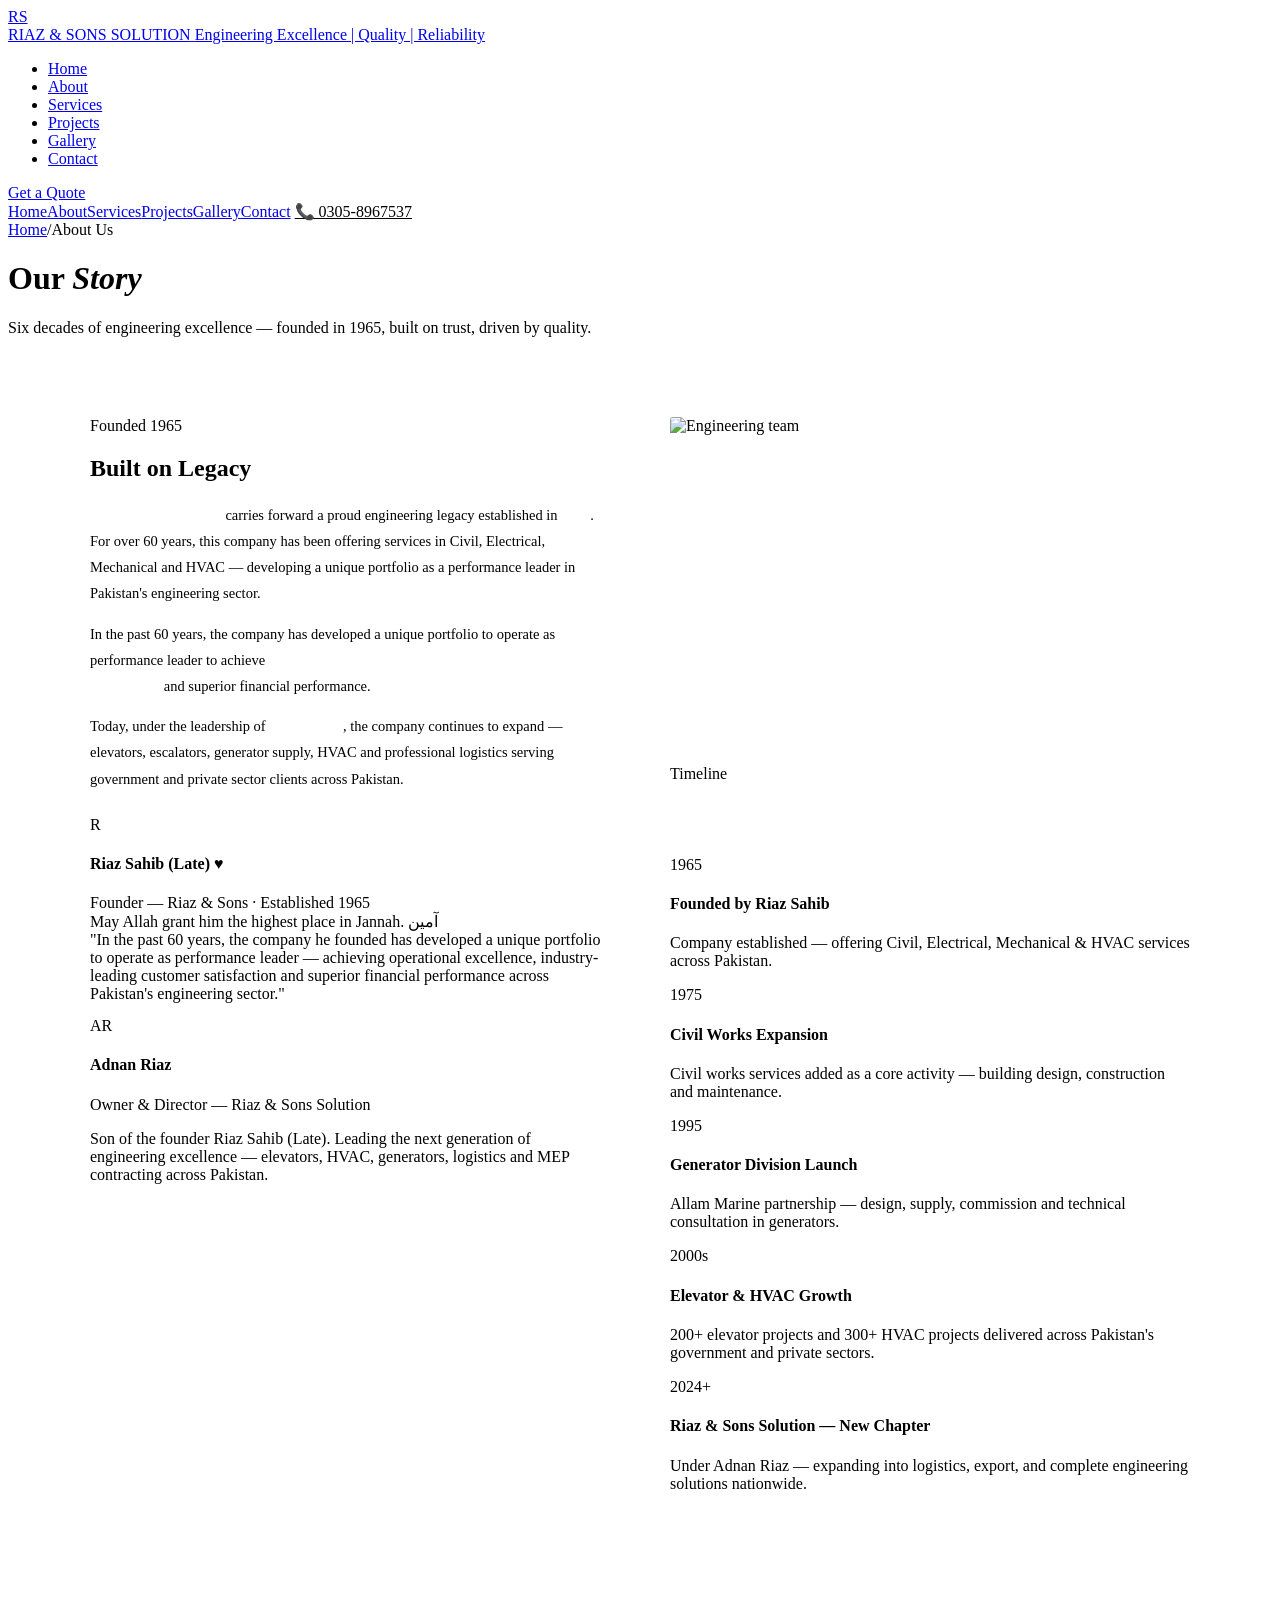
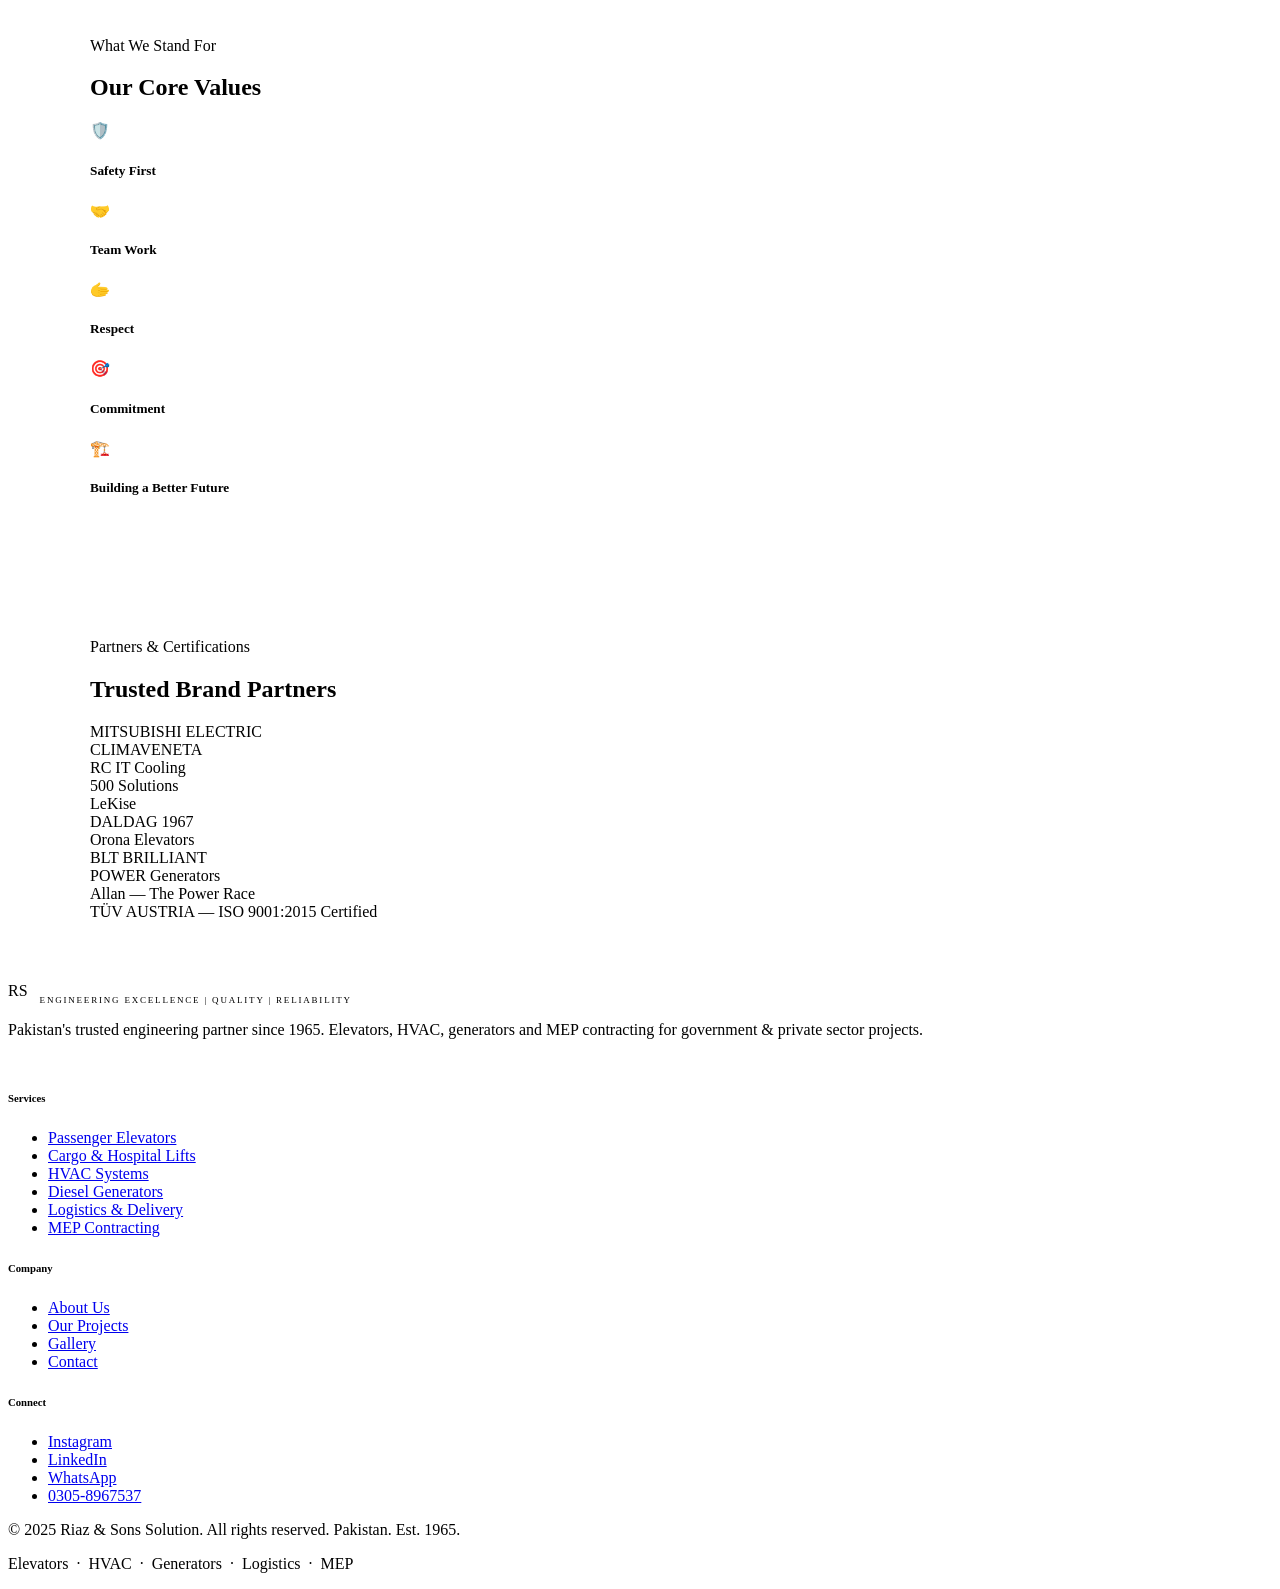
==== about.html @ 2376dfa6 "Multi-page: about.html" ====
<!DOCTYPE html>
<html lang="en">
<head>
<meta charset="UTF-8">
<meta name="viewport" content="width=device-width, initial-scale=1.0">
<title>About Us | Riaz &amp; Sons Solution</title>
<meta name="description" content="Pakistan's trusted engineering partner — Elevators, HVAC, Generators, MEP">
<link href="https://fonts.googleapis.com/css2?family=Barlow:wght@400;500;600;700;800;900&family=Barlow+Condensed:wght@700;800;900&display=swap" rel="stylesheet">
<link rel="stylesheet" href="base.css">
</head>
<body>
<nav>
  <a href="index.html" class="nav-logo">
    <div class="rs-circle"><span>RS</span></div>
    <div class="nb">
      <span class="n1">RIAZ &amp; SONS SOLUTION</span>
      <span class="n2">Engineering Excellence | Quality | Reliability</span>
    </div>
  </a>
  <ul class="nav-links"><li><a href="index.html">Home</a></li><li><a href="about.html" class="active">About</a></li><li><a href="services.html">Services</a></li><li><a href="projects.html">Projects</a></li><li><a href="gallery.html">Gallery</a></li><li><a href="contact.html">Contact</a></li></ul>
  <a href="contact.html" class="nav-cta">Get a Quote</a>
  <div class="hamburger" onclick="document.getElementById('mob').classList.toggle('open')">
    <span></span><span></span><span></span>
  </div>
</nav>
<div class="mob-menu" id="mob">
  <a href="index.html">Home</a><a href="about.html">About</a><a href="services.html">Services</a><a href="projects.html">Projects</a><a href="gallery.html">Gallery</a><a href="contact.html">Contact</a>
  <a href="tel:03058967537" style="color:var(--orange);margin-top:8px">📞 0305-8967537</a>
</div>

<div class="page-hero">
  <div class="page-hero-inner">
    <div class="breadcrumb"><a href="index.html">Home</a><span>/</span><span class="cur">About Us</span></div>
    <h1>Our <em>Story</em></h1>
    <p>Six decades of engineering excellence — founded in 1965, built on trust, driven by quality.</p>
  </div>
</div>

<div style="padding:64px 5%;background:var(--navy2)">
  <div style="max-width:1100px;margin:0 auto;display:grid;grid-template-columns:1fr 1fr;gap:60px;align-items:start">
    <div>
      <div class="sl">Founded 1965</div>
      <h2 class="st">Built on <span class="o">Legacy</span></h2>
      <div class="sline"></div>
      <p style="font-size:14.5px;color:var(--tg);line-height:1.8;margin-bottom:14px"><strong style="color:rgba(255,255,255,0.88)">Riaz &amp; Sons Solution</strong> carries forward a proud engineering legacy established in <strong style="color:rgba(255,255,255,0.88)">1965</strong>. For over 60 years, this company has been offering services in Civil, Electrical, Mechanical and HVAC — developing a unique portfolio as a performance leader in Pakistan's engineering sector.</p>
      <p style="font-size:14.5px;color:var(--tg);line-height:1.8;margin-bottom:14px">In the past 60 years, the company has developed a unique portfolio to operate as performance leader to achieve <strong style="color:rgba(255,255,255,0.88)">operational excellence, industry-leading customer satisfaction</strong> and superior financial performance.</p>
      <p style="font-size:14.5px;color:var(--tg);line-height:1.8;margin-bottom:24px">Today, under the leadership of <strong style="color:rgba(255,255,255,0.88)">Adnan Riaz</strong>, the company continues to expand — elevators, escalators, generator supply, HVAC and professional logistics serving government and private sector clients across Pakistan.</p>

      <div class="founder-box">
        <div class="founder-top">
          <div class="founder-av">R</div>
          <div class="founder-info">
            <h4>Riaz Sahib (Late) ♥</h4>
            <div class="role">Founder — Riaz &amp; Sons · Established 1965</div>
            <div class="dates">May Allah grant him the highest place in Jannah. آمین</div>
          </div>
        </div>
        <div class="founder-quote">"In the past 60 years, the company he founded has developed a unique portfolio to operate as performance leader — achieving operational excellence, industry-leading customer satisfaction and superior financial performance across Pakistan's engineering sector."</div>
      </div>

      <div class="owner-card" style="margin-top:14px">
        <div class="owner-av">AR</div>
        <div class="owner-info">
          <h4>Adnan Riaz</h4>
          <div class="or">Owner &amp; Director — Riaz &amp; Sons Solution</div>
          <p>Son of the founder Riaz Sahib (Late). Leading the next generation of engineering excellence — elevators, HVAC, generators, logistics and MEP contracting across Pakistan.</p>
        </div>
      </div>
    </div>

    <div>
      <img src="https://images.unsplash.com/photo-1504307651254-35680f356dfd?w=700&q=80" style="width:100%;height:320px;object-fit:cover;border-radius:3px;display:block;margin-bottom:20px" alt="Engineering team">

      <div class="sl" style="margin-top:28px">Timeline</div>
      <h3 style="font-family:'Barlow Condensed',sans-serif;font-size:24px;font-weight:800;color:#fff;text-transform:uppercase;margin-bottom:20px">Our Journey</h3>
      <div class="timeline">
        <div class="tl-item"><div class="year">1965</div><h4>Founded by Riaz Sahib</h4><p>Company established — offering Civil, Electrical, Mechanical &amp; HVAC services across Pakistan.</p></div>
        <div class="tl-item"><div class="year">1975</div><h4>Civil Works Expansion</h4><p>Civil works services added as a core activity — building design, construction and maintenance.</p></div>
        <div class="tl-item"><div class="year">1995</div><h4>Generator Division Launch</h4><p>Allam Marine partnership — design, supply, commission and technical consultation in generators.</p></div>
        <div class="tl-item"><div class="year">2000s</div><h4>Elevator & HVAC Growth</h4><p>200+ elevator projects and 300+ HVAC projects delivered across Pakistan's government and private sectors.</p></div>
        <div class="tl-item"><div class="year">2024+</div><h4>Riaz &amp; Sons Solution — New Chapter</h4><p>Under Adnan Riaz — expanding into logistics, export, and complete engineering solutions nationwide.</p></div>
      </div>
    </div>
  </div>
</div>

<!-- VALUES -->
<div style="background:var(--navy);padding:64px 5%">
  <div style="max-width:1100px;margin:0 auto">
    <div class="sl">What We Stand For</div>
    <h2 class="st">Our Core <span class="o">Values</span></h2>
    <div class="sline"></div>
    <div class="values-grid">
      <div class="val"><div class="val-ico">🛡️</div><h5>Safety First</h5></div>
      <div class="val"><div class="val-ico">🤝</div><h5>Team Work</h5></div>
      <div class="val"><div class="val-ico">🫱</div><h5>Respect</h5></div>
      <div class="val"><div class="val-ico">🎯</div><h5>Commitment</h5></div>
      <div class="val"><div class="val-ico">🏗️</div><h5>Building a Better Future</h5></div>
    </div>
  </div>
</div>

<!-- BRANDS -->
<div style="background:var(--navy2);padding:56px 5%">
  <div style="max-width:1100px;margin:0 auto">
    <div class="sl">Partners &amp; Certifications</div>
    <h2 class="st">Trusted <span class="o">Brand Partners</span></h2>
    <div class="sline"></div>
    <div class="brands-grid">
      <div class="brand-pill">MITSUBISHI ELECTRIC</div>
      <div class="brand-pill">CLIMAVENETA</div>
      <div class="brand-pill">RC IT Cooling</div>
      <div class="brand-pill">500 Solutions</div>
      <div class="brand-pill">LeKise</div>
      <div class="brand-pill">DALDAG 1967</div>
      <div class="brand-pill">Orona Elevators</div>
      <div class="brand-pill">BLT BRILLIANT</div>
      <div class="brand-pill">POWER Generators</div>
      <div class="brand-pill">Allan — The Power Race</div>
      <div class="brand-pill cert">TÜV AUSTRIA — ISO 9001:2015 Certified</div>
    </div>
  </div>
</div>

<footer>
  <div class="fi">
    <div class="ftop">
      <div class="fbrand">
        <div style="display:flex;align-items:center;gap:12px">
          <div class="rs-circle"><span>RS</span></div>
          <div>
            <div style="font-size:13px;font-weight:700;color:#fff">RIAZ &amp; SONS SOLUTION</div>
            <div style="font-size:9px;color:var(--orange);letter-spacing:1.8px;margin-top:2px">ENGINEERING EXCELLENCE | QUALITY | RELIABILITY</div>
          </div>
        </div>
        <p>Pakistan's trusted engineering partner since 1965. Elevators, HVAC, generators and MEP contracting for government &amp; private sector projects.</p>
        <div style="margin-top:12px;font-size:11px;color:rgba(255,255,255,0.22)">Founded by Riaz Sahib (Late) &nbsp;·&nbsp; Led by Adnan Riaz</div>
      </div>
      <div class="fcol">
        <h6>Services</h6>
        <ul>
          <li><a href="services.html">Passenger Elevators</a></li>
          <li><a href="services.html">Cargo &amp; Hospital Lifts</a></li>
          <li><a href="services.html">HVAC Systems</a></li>
          <li><a href="services.html">Diesel Generators</a></li>
          <li><a href="services.html">Logistics &amp; Delivery</a></li>
          <li><a href="services.html">MEP Contracting</a></li>
        </ul>
      </div>
      <div class="fcol">
        <h6>Company</h6>
        <ul>
          <li><a href="about.html">About Us</a></li>
          <li><a href="projects.html">Our Projects</a></li>
          <li><a href="gallery.html">Gallery</a></li>
          <li><a href="contact.html">Contact</a></li>
        </ul>
      </div>
      <div class="fcol">
        <h6>Connect</h6>
        <ul>
          <li><a href="https://www.instagram.com/riaz_and_sons_solution/" target="_blank">Instagram</a></li>
          <li><a href="https://www.linkedin.com/company/riaz-sons-solution/" target="_blank">LinkedIn</a></li>
          <li><a href="https://wa.me/923058967537" target="_blank">WhatsApp</a></li>
          <li><a href="tel:03058967537">0305-8967537</a></li>
        </ul>
      </div>
    </div>
    <div class="fbot">
      <p>&copy; 2025 Riaz &amp; Sons Solution. All rights reserved. Pakistan. Est. 1965.</p>
      <p>Elevators &nbsp;·&nbsp; HVAC &nbsp;·&nbsp; Generators &nbsp;·&nbsp; Logistics &nbsp;·&nbsp; MEP</p>
    </div>
  </div>
</footer>
</body>
</html>
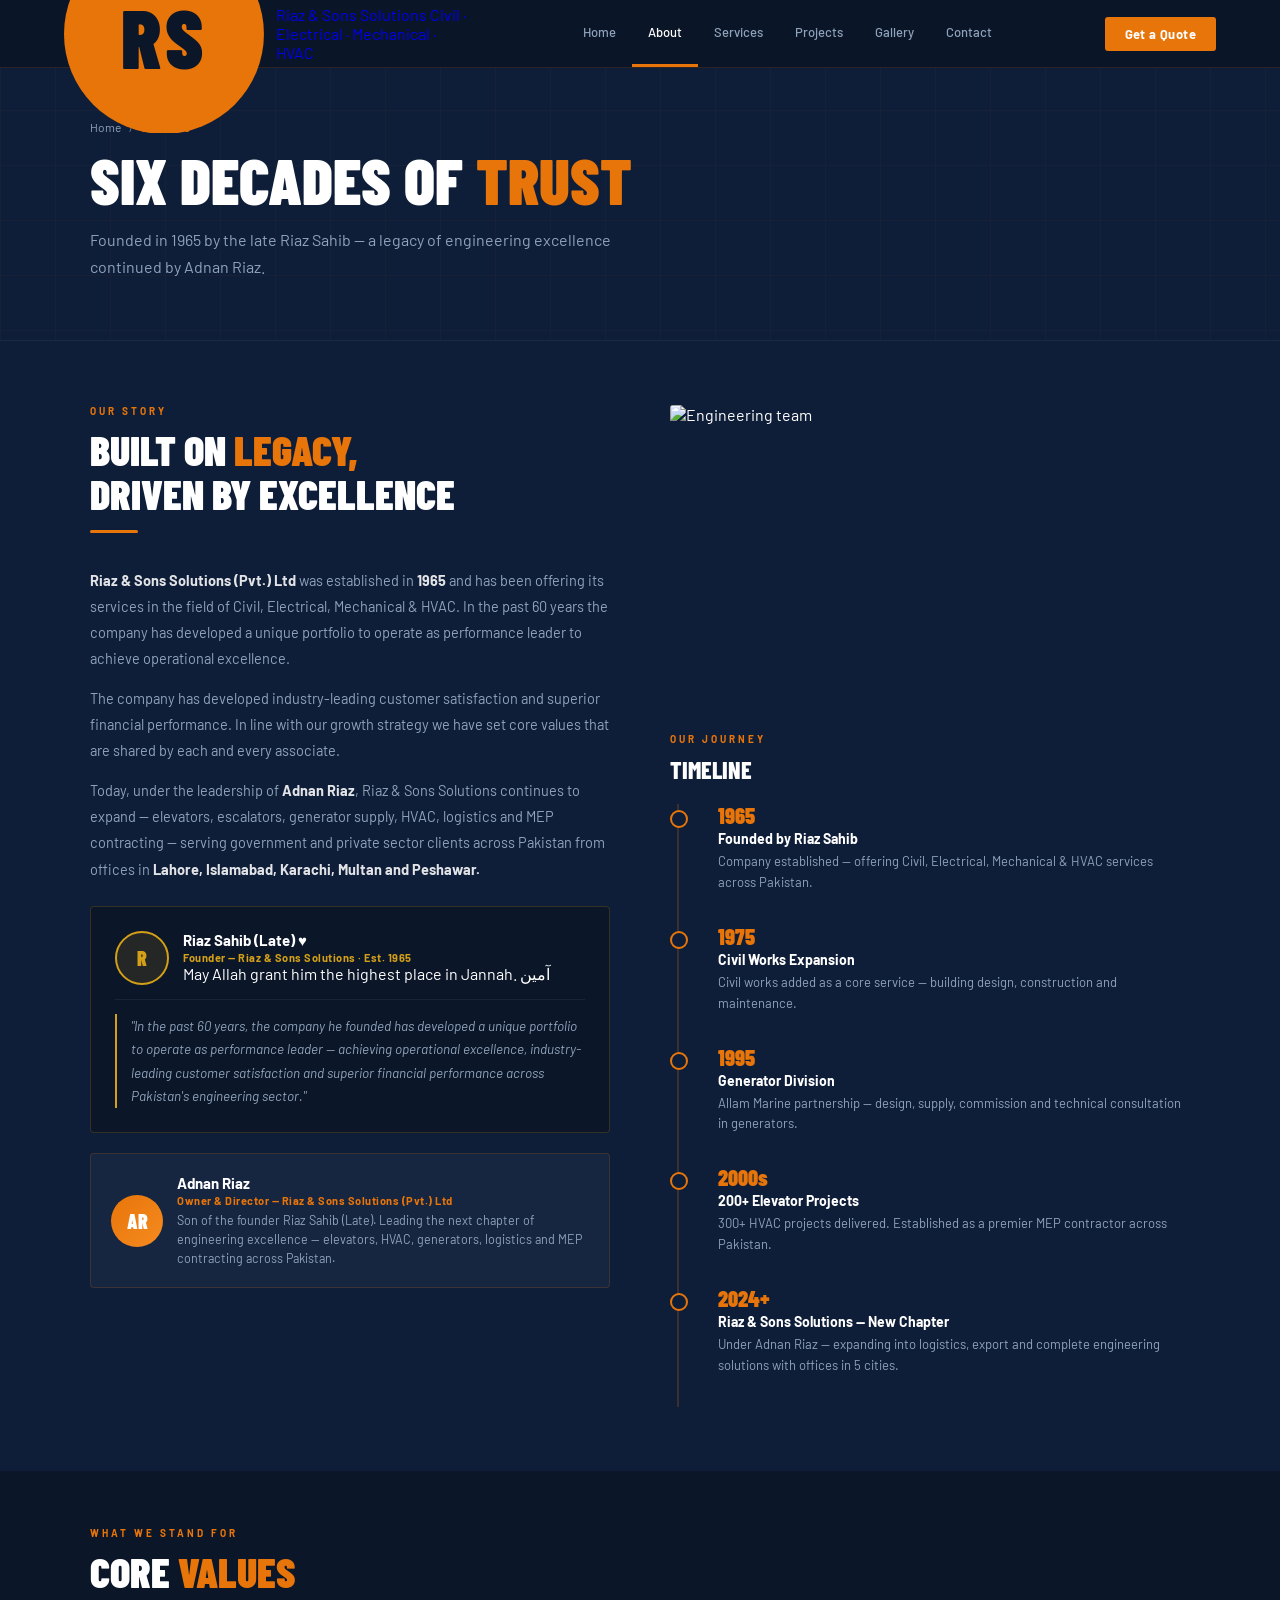
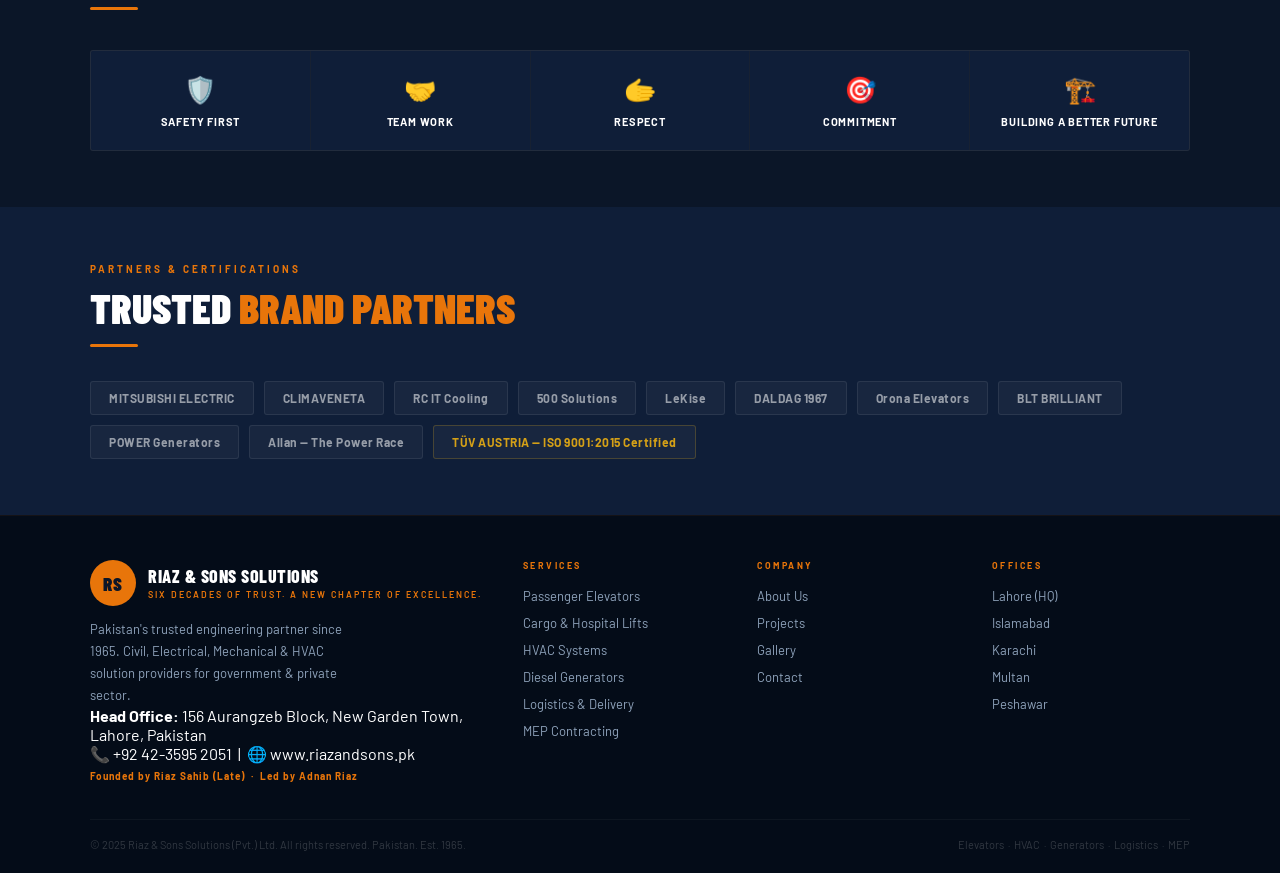
==== commit 4c876d93: "Professional update: real logo, address, phone, offices - about.html" ====
--- a/about.html
+++ b/about.html
@@ -3,92 +3,91 @@
 <head>
 <meta charset="UTF-8">
 <meta name="viewport" content="width=device-width, initial-scale=1.0">
-<title>About Us | Riaz &amp; Sons Solution</title>
-<meta name="description" content="Pakistan's trusted engineering partner — Elevators, HVAC, Generators, MEP">
-<link href="https://fonts.googleapis.com/css2?family=Barlow:wght@400;500;600;700;800;900&family=Barlow+Condensed:wght@700;800;900&display=swap" rel="stylesheet">
+<title>About Us — Six Decades of Trust | Riaz &amp; Sons Solutions</title>
+<meta name="description" content="Riaz & Sons Solutions — Civil, Electrical, Mechanical & HVAC Solution Providers. Pakistan's trusted engineering partner since 1965.">
+<link href="https://fonts.googleapis.com/css2?family=Barlow:wght@400;500;600;700;800;900&family=Barlow+Condensed:wght@600;700;800;900&display=swap" rel="stylesheet">
 <link rel="stylesheet" href="base.css">
 </head>
 <body>
 <nav>
   <a href="index.html" class="nav-logo">
-    <div class="rs-circle"><span>RS</span></div>
-    <div class="nb">
-      <span class="n1">RIAZ &amp; SONS SOLUTION</span>
-      <span class="n2">Engineering Excellence | Quality | Reliability</span>
+    <svg class="rs-logo-svg" viewBox="0 0 46 46" xmlns="http://www.w3.org/2000/svg">
+  <circle cx="23" cy="23" r="23" fill="#E8750A"/>
+  <text x="23" y="31" text-anchor="middle" font-family="Barlow Condensed,sans-serif" font-weight="900" font-size="19" fill="#0B1628" letter-spacing="1">RS</text>
+</svg>
+    <div class="nav-brand">
+      <span class="n1">Riaz &amp; Sons Solutions</span>
+      <span class="n2">Civil · Electrical · Mechanical · HVAC</span>
     </div>
   </a>
-  <ul class="nav-links"><li><a href="index.html">Home</a></li><li><a href="about.html" class="active">About</a></li><li><a href="services.html">Services</a></li><li><a href="projects.html">Projects</a></li><li><a href="gallery.html">Gallery</a></li><li><a href="contact.html">Contact</a></li></ul>
+  <ul class="nav-links"><li><a href="index.html">Home</a></li><li><a href="about.html" class=active>About</a></li><li><a href="services.html">Services</a></li><li><a href="projects.html">Projects</a></li><li><a href="gallery.html">Gallery</a></li><li><a href="contact.html">Contact</a></li></ul>
   <a href="contact.html" class="nav-cta">Get a Quote</a>
   <div class="hamburger" onclick="document.getElementById('mob').classList.toggle('open')">
     <span></span><span></span><span></span>
   </div>
 </nav>
 <div class="mob-menu" id="mob">
-  <a href="index.html">Home</a><a href="about.html">About</a><a href="services.html">Services</a><a href="projects.html">Projects</a><a href="gallery.html">Gallery</a><a href="contact.html">Contact</a>
-  <a href="tel:03058967537" style="color:var(--orange);margin-top:8px">📞 0305-8967537</a>
+  <a href="index.html">Home</a><a href="about.html" class=active>About</a><a href="services.html">Services</a><a href="projects.html">Projects</a><a href="gallery.html">Gallery</a><a href="contact.html">Contact</a>
+  <a href="tel:+924235952051" class="mob-cta">📞 +92 42-3595 2051</a>
 </div>
 
 <div class="page-hero">
   <div class="page-hero-inner">
-    <div class="breadcrumb"><a href="index.html">Home</a><span>/</span><span class="cur">About Us</span></div>
-    <h1>Our <em>Story</em></h1>
-    <p>Six decades of engineering excellence — founded in 1965, built on trust, driven by quality.</p>
+    <div class="breadcrumb"><a href="index.html">Home</a><span class="sep">/</span><span class="cur">About Us</span></div>
+    <h1>Six Decades of <em>Trust</em></h1>
+    <p>Founded in 1965 by the late Riaz Sahib — a legacy of engineering excellence continued by Adnan Riaz.</p>
   </div>
 </div>
-
 <div style="padding:64px 5%;background:var(--navy2)">
   <div style="max-width:1100px;margin:0 auto;display:grid;grid-template-columns:1fr 1fr;gap:60px;align-items:start">
     <div>
-      <div class="sl">Founded 1965</div>
-      <h2 class="st">Built on <span class="o">Legacy</span></h2>
+      <div class="sl">Our Story</div>
+      <h2 class="st">Built on <span class="o">Legacy,</span><br>Driven by Excellence</h2>
       <div class="sline"></div>
-      <p style="font-size:14.5px;color:var(--tg);line-height:1.8;margin-bottom:14px"><strong style="color:rgba(255,255,255,0.88)">Riaz &amp; Sons Solution</strong> carries forward a proud engineering legacy established in <strong style="color:rgba(255,255,255,0.88)">1965</strong>. For over 60 years, this company has been offering services in Civil, Electrical, Mechanical and HVAC — developing a unique portfolio as a performance leader in Pakistan's engineering sector.</p>
-      <p style="font-size:14.5px;color:var(--tg);line-height:1.8;margin-bottom:14px">In the past 60 years, the company has developed a unique portfolio to operate as performance leader to achieve <strong style="color:rgba(255,255,255,0.88)">operational excellence, industry-leading customer satisfaction</strong> and superior financial performance.</p>
-      <p style="font-size:14.5px;color:var(--tg);line-height:1.8;margin-bottom:24px">Today, under the leadership of <strong style="color:rgba(255,255,255,0.88)">Adnan Riaz</strong>, the company continues to expand — elevators, escalators, generator supply, HVAC and professional logistics serving government and private sector clients across Pakistan.</p>
+      <p style="font-size:14.5px;color:var(--tg);line-height:1.8;margin-bottom:14px"><strong style="color:rgba(255,255,255,0.88)">Riaz &amp; Sons Solutions (Pvt.) Ltd</strong> was established in <strong style="color:rgba(255,255,255,0.88)">1965</strong> and has been offering its services in the field of Civil, Electrical, Mechanical &amp; HVAC. In the past 60 years the company has developed a unique portfolio to operate as performance leader to achieve operational excellence.</p>
+      <p style="font-size:14.5px;color:var(--tg);line-height:1.8;margin-bottom:14px">The company has developed industry-leading customer satisfaction and superior financial performance. In line with our growth strategy we have set core values that are shared by each and every associate.</p>
+      <p style="font-size:14.5px;color:var(--tg);line-height:1.8;margin-bottom:24px">Today, under the leadership of <strong style="color:rgba(255,255,255,0.88)">Adnan Riaz</strong>, Riaz &amp; Sons Solutions continues to expand — elevators, escalators, generator supply, HVAC, logistics and MEP contracting — serving government and private sector clients across Pakistan from offices in <strong style="color:rgba(255,255,255,0.88)">Lahore, Islamabad, Karachi, Multan and Peshawar.</strong></p>
 
       <div class="founder-box">
         <div class="founder-top">
           <div class="founder-av">R</div>
           <div class="founder-info">
             <h4>Riaz Sahib (Late) ♥</h4>
-            <div class="role">Founder — Riaz &amp; Sons · Established 1965</div>
-            <div class="dates">May Allah grant him the highest place in Jannah. آمین</div>
+            <div class="role">Founder — Riaz &amp; Sons Solutions · Est. 1965</div>
+            <div class="dua">May Allah grant him the highest place in Jannah. آمین</div>
           </div>
         </div>
         <div class="founder-quote">"In the past 60 years, the company he founded has developed a unique portfolio to operate as performance leader — achieving operational excellence, industry-leading customer satisfaction and superior financial performance across Pakistan's engineering sector."</div>
       </div>
 
-      <div class="owner-card" style="margin-top:14px">
+      <div class="owner-card">
         <div class="owner-av">AR</div>
         <div class="owner-info">
           <h4>Adnan Riaz</h4>
-          <div class="or">Owner &amp; Director — Riaz &amp; Sons Solution</div>
-          <p>Son of the founder Riaz Sahib (Late). Leading the next generation of engineering excellence — elevators, HVAC, generators, logistics and MEP contracting across Pakistan.</p>
+          <div class="or">Owner &amp; Director — Riaz &amp; Sons Solutions (Pvt.) Ltd</div>
+          <p>Son of the founder Riaz Sahib (Late). Leading the next chapter of engineering excellence — elevators, HVAC, generators, logistics and MEP contracting across Pakistan.</p>
         </div>
       </div>
     </div>
-
     <div>
-      <img src="https://images.unsplash.com/photo-1504307651254-35680f356dfd?w=700&q=80" style="width:100%;height:320px;object-fit:cover;border-radius:3px;display:block;margin-bottom:20px" alt="Engineering team">
-
-      <div class="sl" style="margin-top:28px">Timeline</div>
-      <h3 style="font-family:'Barlow Condensed',sans-serif;font-size:24px;font-weight:800;color:#fff;text-transform:uppercase;margin-bottom:20px">Our Journey</h3>
+      <img src="https://images.unsplash.com/photo-1504307651254-35680f356dfd?w=700&q=80" style="width:100%;height:300px;object-fit:cover;border-radius:3px;display:block;margin-bottom:28px" alt="Engineering team">
+      <div class="sl">Our Journey</div>
+      <h3 style="font-family:'Barlow Condensed',sans-serif;font-size:24px;font-weight:800;color:#fff;text-transform:uppercase;margin-bottom:20px">Timeline</h3>
       <div class="timeline">
         <div class="tl-item"><div class="year">1965</div><h4>Founded by Riaz Sahib</h4><p>Company established — offering Civil, Electrical, Mechanical &amp; HVAC services across Pakistan.</p></div>
-        <div class="tl-item"><div class="year">1975</div><h4>Civil Works Expansion</h4><p>Civil works services added as a core activity — building design, construction and maintenance.</p></div>
-        <div class="tl-item"><div class="year">1995</div><h4>Generator Division Launch</h4><p>Allam Marine partnership — design, supply, commission and technical consultation in generators.</p></div>
-        <div class="tl-item"><div class="year">2000s</div><h4>Elevator & HVAC Growth</h4><p>200+ elevator projects and 300+ HVAC projects delivered across Pakistan's government and private sectors.</p></div>
-        <div class="tl-item"><div class="year">2024+</div><h4>Riaz &amp; Sons Solution — New Chapter</h4><p>Under Adnan Riaz — expanding into logistics, export, and complete engineering solutions nationwide.</p></div>
+        <div class="tl-item"><div class="year">1975</div><h4>Civil Works Expansion</h4><p>Civil works added as a core service — building design, construction and maintenance.</p></div>
+        <div class="tl-item"><div class="year">1995</div><h4>Generator Division</h4><p>Allam Marine partnership — design, supply, commission and technical consultation in generators.</p></div>
+        <div class="tl-item"><div class="year">2000s</div><h4>200+ Elevator Projects</h4><p>300+ HVAC projects delivered. Established as a premier MEP contractor across Pakistan.</p></div>
+        <div class="tl-item"><div class="year">2024+</div><h4>Riaz &amp; Sons Solutions — New Chapter</h4><p>Under Adnan Riaz — expanding into logistics, export and complete engineering solutions with offices in 5 cities.</p></div>
       </div>
     </div>
   </div>
 </div>
-
 <!-- VALUES -->
-<div style="background:var(--navy);padding:64px 5%">
+<div style="background:var(--navy);padding:56px 5%">
   <div style="max-width:1100px;margin:0 auto">
     <div class="sl">What We Stand For</div>
-    <h2 class="st">Our Core <span class="o">Values</span></h2>
+    <h2 class="st">Core <span class="o">Values</span></h2>
     <div class="sline"></div>
     <div class="values-grid">
       <div class="val"><div class="val-ico">🛡️</div><h5>Safety First</h5></div>
@@ -99,7 +98,6 @@
     </div>
   </div>
 </div>
-
 <!-- BRANDS -->
 <div style="background:var(--navy2);padding:56px 5%">
   <div style="max-width:1100px;margin:0 auto">
@@ -107,34 +105,32 @@
     <h2 class="st">Trusted <span class="o">Brand Partners</span></h2>
     <div class="sline"></div>
     <div class="brands-grid">
-      <div class="brand-pill">MITSUBISHI ELECTRIC</div>
-      <div class="brand-pill">CLIMAVENETA</div>
-      <div class="brand-pill">RC IT Cooling</div>
-      <div class="brand-pill">500 Solutions</div>
-      <div class="brand-pill">LeKise</div>
-      <div class="brand-pill">DALDAG 1967</div>
-      <div class="brand-pill">Orona Elevators</div>
-      <div class="brand-pill">BLT BRILLIANT</div>
-      <div class="brand-pill">POWER Generators</div>
-      <div class="brand-pill">Allan — The Power Race</div>
+      <div class="brand-pill">MITSUBISHI ELECTRIC</div><div class="brand-pill">CLIMAVENETA</div>
+      <div class="brand-pill">RC IT Cooling</div><div class="brand-pill">500 Solutions</div>
+      <div class="brand-pill">LeKise</div><div class="brand-pill">DALDAG 1967</div>
+      <div class="brand-pill">Orona Elevators</div><div class="brand-pill">BLT BRILLIANT</div>
+      <div class="brand-pill">POWER Generators</div><div class="brand-pill">Allan — The Power Race</div>
       <div class="brand-pill cert">TÜV AUSTRIA — ISO 9001:2015 Certified</div>
     </div>
   </div>
 </div>
-
 <footer>
   <div class="fi">
     <div class="ftop">
       <div class="fbrand">
         <div style="display:flex;align-items:center;gap:12px">
-          <div class="rs-circle"><span>RS</span></div>
+          <svg viewBox="0 0 46 46" width="46" height="46" xmlns="http://www.w3.org/2000/svg"><circle cx="23" cy="23" r="23" fill="#E8750A"/><text x="23" y="31" text-anchor="middle" font-family="Barlow Condensed,sans-serif" font-weight="900" font-size="19" fill="#0B1628" letter-spacing="1">RS</text></svg>
           <div>
-            <div style="font-size:13px;font-weight:700;color:#fff">RIAZ &amp; SONS SOLUTION</div>
-            <div style="font-size:9px;color:var(--orange);letter-spacing:1.8px;margin-top:2px">ENGINEERING EXCELLENCE | QUALITY | RELIABILITY</div>
+            <div style="font-family:'Barlow Condensed',sans-serif;font-size:18px;font-weight:800;color:#fff;text-transform:uppercase;letter-spacing:0.5px">Riaz &amp; Sons Solutions</div>
+            <div style="font-size:9px;color:var(--orange);letter-spacing:2px;font-weight:600;text-transform:uppercase;margin-top:2px">Six Decades of Trust. A New Chapter of Excellence.</div>
           </div>
         </div>
-        <p>Pakistan's trusted engineering partner since 1965. Elevators, HVAC, generators and MEP contracting for government &amp; private sector projects.</p>
-        <div style="margin-top:12px;font-size:11px;color:rgba(255,255,255,0.22)">Founded by Riaz Sahib (Late) &nbsp;·&nbsp; Led by Adnan Riaz</div>
+        <p>Pakistan's trusted engineering partner since 1965. Civil, Electrical, Mechanical &amp; HVAC solution providers for government &amp; private sector.</p>
+        <div class="addr">
+          <strong>Head Office:</strong> 156 Aurangzeb Block, New Garden Town, Lahore, Pakistan<br>
+          📞 +92 42-3595 2051 &nbsp;|&nbsp; 🌐 www.riazandsons.pk<br>
+          <span style="color:var(--orange);font-size:10px;font-weight:700;letter-spacing:1px">Founded by Riaz Sahib (Late) &nbsp;·&nbsp; Led by Adnan Riaz</span>
+        </div>
       </div>
       <div class="fcol">
         <h6>Services</h6>
@@ -151,23 +147,24 @@
         <h6>Company</h6>
         <ul>
           <li><a href="about.html">About Us</a></li>
-          <li><a href="projects.html">Our Projects</a></li>
+          <li><a href="projects.html">Projects</a></li>
           <li><a href="gallery.html">Gallery</a></li>
           <li><a href="contact.html">Contact</a></li>
         </ul>
       </div>
       <div class="fcol">
-        <h6>Connect</h6>
+        <h6>Offices</h6>
         <ul>
-          <li><a href="https://www.instagram.com/riaz_and_sons_solution/" target="_blank">Instagram</a></li>
-          <li><a href="https://www.linkedin.com/company/riaz-sons-solution/" target="_blank">LinkedIn</a></li>
-          <li><a href="https://wa.me/923058967537" target="_blank">WhatsApp</a></li>
-          <li><a href="tel:03058967537">0305-8967537</a></li>
+          <li><a href="contact.html">Lahore (HQ)</a></li>
+          <li><a href="contact.html">Islamabad</a></li>
+          <li><a href="contact.html">Karachi</a></li>
+          <li><a href="contact.html">Multan</a></li>
+          <li><a href="contact.html">Peshawar</a></li>
         </ul>
       </div>
     </div>
     <div class="fbot">
-      <p>&copy; 2025 Riaz &amp; Sons Solution. All rights reserved. Pakistan. Est. 1965.</p>
+      <p>&copy; 2025 Riaz &amp; Sons Solutions (Pvt.) Ltd. All rights reserved. Pakistan. Est. 1965.</p>
       <p>Elevators &nbsp;·&nbsp; HVAC &nbsp;·&nbsp; Generators &nbsp;·&nbsp; Logistics &nbsp;·&nbsp; MEP</p>
     </div>
   </div>
--- a/base.css
+++ b/base.css
@@ -0,0 +1,180 @@
+*{margin:0;padding:0;box-sizing:border-box}
+:root{
+  --navy:#0B1628;--navy2:#0F1E38;--navy3:#162540;--navy4:#1C2E4A;
+  --orange:#E8750A;--orange2:#F58B1F;--gold:#D4A017;
+  --tg:#8FA3BB;--tg2:#6B8299;
+}
+html{scroll-behavior:smooth}
+body{font-family:'Barlow',sans-serif;background:var(--navy);color:#fff;overflow-x:hidden}
+
+/* NAV */
+nav{position:fixed;top:0;left:0;right:0;z-index:999;background:rgba(11,22,40,0.98);backdrop-filter:blur(12px);border-bottom:1px solid rgba(232,117,10,0.15);display:flex;align-items:center;justify-content:space-between;padding:0 5%;height:68px}
+.nav-logo{display:flex;align-items:center;gap:12px;text-decoration:none}
+.rs-circle{width:46px;height:46px;border-radius:50%;background:var(--orange);display:flex;align-items:center;justify-content:center;border:2px solid rgba(255,255,255,0.18);flex-shrink:0}
+.rs-circle span{font-family:'Barlow Condensed',sans-serif;font-weight:900;font-size:18px;color:#fff;letter-spacing:1px}
+.nb .n1{display:block;font-size:14px;font-weight:700;color:#fff;letter-spacing:0.4px}
+.nb .n2{display:block;font-size:9px;color:var(--orange2);letter-spacing:1.8px;font-weight:600;text-transform:uppercase;margin-top:1px}
+.nav-links{display:flex;gap:0;list-style:none}
+.nav-links a{color:var(--tg);text-decoration:none;font-size:13px;font-weight:500;padding:24px 16px;display:block;border-bottom:3px solid transparent;transition:all 0.2s}
+.nav-links a:hover,.nav-links a.active{color:#fff;border-bottom-color:var(--orange)}
+.nav-cta{background:var(--orange);color:#fff;padding:9px 20px;border-radius:3px;font-size:13px;font-weight:700;text-decoration:none;letter-spacing:0.4px;transition:background 0.2s;white-space:nowrap}
+.nav-cta:hover{background:var(--orange2)}
+.hamburger{display:none;flex-direction:column;gap:5px;cursor:pointer;padding:4px}
+.hamburger span{width:24px;height:2px;background:#fff;border-radius:2px;transition:all 0.3s}
+.mob-menu{display:none;position:fixed;top:68px;left:0;right:0;background:var(--navy2);border-bottom:1px solid rgba(232,117,10,0.15);z-index:998;padding:16px 5%}
+.mob-menu a{display:block;padding:12px 0;font-size:15px;font-weight:600;color:var(--tg);text-decoration:none;border-bottom:1px solid rgba(255,255,255,0.05)}
+.mob-menu a:hover{color:var(--orange)}
+.mob-menu.open{display:block}
+
+/* PAGE HERO */
+.page-hero{padding:120px 5% 60px;background:var(--navy2);border-bottom:1px solid rgba(255,255,255,0.05);position:relative;overflow:hidden}
+.page-hero::before{content:'';position:absolute;inset:0;background-image:linear-gradient(rgba(232,117,10,0.03) 1px,transparent 1px),linear-gradient(90deg,rgba(232,117,10,0.03) 1px,transparent 1px);background-size:55px 55px}
+.page-hero-inner{max-width:1100px;margin:0 auto;position:relative;z-index:1}
+.breadcrumb{display:flex;align-items:center;gap:8px;margin-bottom:14px}
+.breadcrumb a{font-size:12px;color:var(--tg);text-decoration:none}
+.breadcrumb a:hover{color:var(--orange)}
+.breadcrumb span{font-size:12px;color:var(--tg2)}
+.breadcrumb .cur{color:var(--orange);font-weight:600}
+.page-hero h1{font-family:'Barlow Condensed',sans-serif;font-size:clamp(36px,6vw,64px);font-weight:900;text-transform:uppercase;line-height:1}
+.page-hero h1 em{font-style:normal;color:var(--orange)}
+.page-hero p{font-size:16px;color:var(--tg);margin-top:14px;max-width:560px;line-height:1.7}
+
+/* CONTENT */
+.content{max-width:1100px;margin:0 auto;padding:70px 5%}
+
+/* UTILS */
+.sl{font-size:10px;font-weight:700;letter-spacing:3px;color:var(--orange);text-transform:uppercase;margin-bottom:10px}
+.st{font-family:'Barlow Condensed',sans-serif;font-size:clamp(26px,3.5vw,42px);font-weight:900;text-transform:uppercase;color:#fff;line-height:1.05;margin-bottom:12px}
+.st .o{color:var(--orange)}
+.sline{width:48px;height:3px;background:var(--orange);border-radius:2px;margin:14px 0 34px}
+.sd{font-size:15px;color:var(--tg);line-height:1.75}
+.sec{padding:64px 5%;max-width:1100px;margin:0 auto}
+.sec-alt{background:var(--navy2)}
+.sec-wrap{padding:64px 5%}
+.sec-wrap .sec{padding:0}
+
+/* TICKER */
+.ticker{background:var(--orange);padding:10px 0;overflow:hidden;white-space:nowrap}
+.ttrack{display:inline-flex;animation:tk 38s linear infinite}
+.ttrack span{font-size:11px;font-weight:700;letter-spacing:2px;text-transform:uppercase;color:rgba(255,255,255,0.9);padding:0 32px}
+.ttrack span::before{content:"◆  ";opacity:0.5}
+@keyframes tk{from{transform:translateX(0)}to{transform:translateX(-50%)}}
+
+/* FOOTER */
+footer{background:#040C18;padding:44px 5% 22px;border-top:1px solid rgba(232,117,10,0.07)}
+.fi{max-width:1100px;margin:0 auto}
+.ftop{display:grid;grid-template-columns:2fr 1fr 1fr 1fr;gap:36px;margin-bottom:36px}
+.fbrand p{font-size:13px;color:var(--tg);line-height:1.7;margin-top:12px;max-width:270px}
+.fcol h6{font-size:9px;font-weight:700;color:var(--orange);letter-spacing:2.5px;text-transform:uppercase;margin-bottom:14px}
+.fcol ul{list-style:none;display:flex;flex-direction:column;gap:8px}
+.fcol ul a{font-size:13px;color:var(--tg);text-decoration:none;transition:color 0.2s}
+.fcol ul a:hover{color:#fff}
+.fbot{border-top:1px solid rgba(255,255,255,0.04);padding-top:18px;display:flex;justify-content:space-between;align-items:center;flex-wrap:wrap;gap:8px}
+.fbot p{font-size:11px;color:rgba(255,255,255,0.18)}
+
+/* CARDS */
+.grid3{display:grid;grid-template-columns:repeat(3,1fr);gap:14px}
+.grid2{display:grid;grid-template-columns:1fr 1fr;gap:20px}
+.card{background:var(--navy2);border:1px solid rgba(255,255,255,0.06);border-radius:4px;overflow:hidden;transition:border-color 0.2s,transform 0.2s}
+.card:hover{border-color:rgba(232,117,10,0.35);transform:translateY(-3px)}
+.card-img{width:100%;height:180px;object-fit:cover;display:block}
+.card-body{padding:20px}
+.card h3{font-family:'Barlow Condensed',sans-serif;font-size:18px;font-weight:800;color:#fff;text-transform:uppercase;margin-bottom:8px;line-height:1.2}
+.card p{font-size:13px;color:var(--tg);line-height:1.7}
+.badge{display:inline-flex;align-items:center;gap:5px;padding:3px 10px;border-radius:2px;font-size:9px;font-weight:700;letter-spacing:1.5px;text-transform:uppercase;margin-bottom:10px}
+.badge.gov{background:rgba(212,160,23,0.1);border:1px solid rgba(212,160,23,0.25);color:var(--gold)}
+.badge.prv{background:rgba(232,117,10,0.1);border:1px solid rgba(232,117,10,0.25);color:var(--orange)}
+.bd{width:4px;height:4px;background:currentColor;border-radius:50%}
+.card-foot{padding:12px 20px;border-top:1px solid rgba(255,255,255,0.05);display:flex;justify-content:space-between;align-items:center}
+.ptype{font-size:10px;color:var(--tg2)}
+.pyear{font-size:11px;font-weight:700;color:var(--orange)}
+
+/* SVC CARDS */
+.svc-grid{display:grid;grid-template-columns:repeat(3,1fr);gap:1px;background:rgba(255,255,255,0.05);border:1px solid rgba(255,255,255,0.05)}
+.svc{background:var(--navy);padding:32px 26px;transition:background 0.2s;position:relative;cursor:default}
+.svc::after{content:'';position:absolute;bottom:0;left:0;right:0;height:2px;background:var(--orange);transform:scaleX(0);transition:transform 0.3s;transform-origin:left}
+.svc:hover::after{transform:scaleX(1)}
+.svc:hover{background:var(--navy3)}
+.svc-ico{width:48px;height:48px;background:rgba(232,117,10,0.1);border:1px solid rgba(232,117,10,0.2);border-radius:5px;display:flex;align-items:center;justify-content:center;margin-bottom:16px}
+.svc-ico svg{width:22px;height:22px;stroke:var(--orange);fill:none;stroke-width:1.8;stroke-linecap:round;stroke-linejoin:round}
+.svc h3{font-family:'Barlow Condensed',sans-serif;font-size:19px;font-weight:800;color:#fff;text-transform:uppercase;margin-bottom:8px}
+.svc p{font-size:13px;color:var(--tg);line-height:1.7}
+.svc-tag{display:inline-block;margin-top:12px;font-size:10px;font-weight:700;color:var(--orange);letter-spacing:1.5px;text-transform:uppercase}
+
+/* GALLERY GRID */
+.gal-grid{display:grid;grid-template-columns:repeat(3,1fr);gap:8px}
+.gi{overflow:hidden;border-radius:3px;position:relative;height:240px}
+.gi.tall{height:496px}
+.gi img{width:100%;height:100%;object-fit:cover;transition:transform 0.4s;display:block}
+.gi:hover img{transform:scale(1.05)}
+.gi-lbl{position:absolute;bottom:0;left:0;right:0;padding:12px 14px;background:linear-gradient(transparent,rgba(11,22,40,0.9));font-size:11px;font-weight:600;color:#fff}
+
+/* ABOUT SPECIFIC */
+.founder-box{background:var(--navy);border:1px solid rgba(212,160,23,0.2);border-radius:4px;padding:24px;margin-bottom:20px}
+.founder-top{display:flex;align-items:center;gap:14px;margin-bottom:14px;padding-bottom:14px;border-bottom:1px solid rgba(255,255,255,0.06)}
+.founder-av{width:54px;height:54px;border-radius:50%;background:rgba(212,160,23,0.12);border:2px solid var(--gold);display:flex;align-items:center;justify-content:center;font-family:'Barlow Condensed',sans-serif;font-size:20px;font-weight:900;color:var(--gold);flex-shrink:0}
+.founder-info h4{font-size:15px;font-weight:700;color:#fff}
+.founder-info .role{font-size:11px;color:var(--gold);font-weight:700;letter-spacing:0.5px;margin-top:2px}
+.founder-info .dates{font-size:11px;color:var(--tg);margin-top:2px}
+.founder-quote{font-size:13.5px;color:var(--tg);line-height:1.75;font-style:italic;border-left:2px solid var(--gold);padding-left:14px}
+.owner-card{background:var(--navy3);border:1px solid rgba(232,117,10,0.18);border-radius:4px;padding:20px;display:flex;align-items:center;gap:14px}
+.owner-av{width:52px;height:52px;border-radius:50%;background:linear-gradient(135deg,var(--orange),var(--orange2));display:flex;align-items:center;justify-content:center;font-family:'Barlow Condensed',sans-serif;font-size:20px;font-weight:900;color:#fff;flex-shrink:0}
+.owner-info h4{font-size:15px;font-weight:700;color:#fff}
+.owner-info .or{font-size:11px;color:var(--orange);font-weight:700;letter-spacing:0.5px;margin-top:2px}
+.owner-info p{font-size:12.5px;color:var(--tg);margin-top:4px;line-height:1.5}
+.timeline{display:flex;flex-direction:column;gap:0;position:relative;padding-left:28px}
+.timeline::before{content:'';position:absolute;left:7px;top:0;bottom:0;width:2px;background:rgba(232,117,10,0.2)}
+.tl-item{position:relative;padding:0 0 32px 20px}
+.tl-item::before{content:'';position:absolute;left:-28px;top:6px;width:14px;height:14px;border-radius:50%;background:var(--navy2);border:2px solid var(--orange)}
+.tl-item .year{font-family:'Barlow Condensed',sans-serif;font-size:22px;font-weight:900;color:var(--orange);line-height:1}
+.tl-item h4{font-size:14px;font-weight:700;color:#fff;margin-top:4px}
+.tl-item p{font-size:13px;color:var(--tg);margin-top:4px;line-height:1.6}
+.values-grid{display:grid;grid-template-columns:repeat(5,1fr);gap:1px;background:rgba(255,255,255,0.05);border:1px solid rgba(255,255,255,0.05);border-radius:3px;overflow:hidden;margin-top:40px}
+.val{background:var(--navy2);padding:22px 14px;text-align:center}
+.val-ico{font-size:26px;margin-bottom:10px}
+.val h5{font-size:11px;font-weight:700;color:#fff;text-transform:uppercase;letter-spacing:0.8px}
+.brands-grid{display:flex;flex-wrap:wrap;gap:10px;margin-top:28px}
+.brand-pill{background:rgba(255,255,255,0.04);border:1px solid rgba(255,255,255,0.08);border-radius:3px;padding:9px 18px;font-size:12px;font-weight:700;color:rgba(255,255,255,0.55);letter-spacing:0.5px;transition:all 0.2s}
+.brand-pill:hover{border-color:rgba(232,117,10,0.35);color:rgba(255,255,255,0.85)}
+.brand-pill.cert{border-color:rgba(212,160,23,0.25);color:var(--gold)}
+
+/* CONTACT */
+.con-grid{display:grid;grid-template-columns:1fr 1fr;gap:56px}
+.cinfo{display:flex;flex-direction:column;gap:16px}
+.crow{display:flex;gap:12px;align-items:flex-start}
+.cico{width:40px;height:40px;background:rgba(232,117,10,0.1);border:1px solid rgba(232,117,10,0.2);border-radius:4px;display:flex;align-items:center;justify-content:center;flex-shrink:0}
+.cico svg{width:17px;height:17px;stroke:var(--orange);fill:none;stroke-width:2;stroke-linecap:round;stroke-linejoin:round}
+.crow h5{font-size:9px;font-weight:700;color:var(--orange);letter-spacing:2px;text-transform:uppercase;margin-bottom:3px}
+.crow p,.crow a{font-size:14px;color:#fff;font-weight:500;line-height:1.5;text-decoration:none}
+.crow a:hover{color:var(--orange)}
+.socs{display:flex;gap:9px;flex-wrap:wrap;margin-top:22px}
+.socb{display:flex;align-items:center;gap:7px;background:rgba(255,255,255,0.04);border:1px solid rgba(255,255,255,0.09);padding:9px 14px;border-radius:3px;text-decoration:none;color:var(--tg);font-size:12px;font-weight:600;transition:all 0.2s}
+.socb:hover{border-color:var(--orange);color:var(--orange)}
+.socb svg{width:14px;height:14px;stroke:currentColor;fill:none;stroke-width:2;stroke-linecap:round;stroke-linejoin:round}
+.cform{display:flex;flex-direction:column;gap:11px}
+.row2{display:grid;grid-template-columns:1fr 1fr;gap:11px}
+.cform input,.cform select,.cform textarea{background:rgba(255,255,255,0.03);border:1px solid rgba(255,255,255,0.09);border-radius:3px;padding:11px 13px;font-size:13px;color:#fff;font-family:'Barlow',sans-serif;width:100%;outline:none;transition:border-color 0.2s}
+.cform input::placeholder,.cform textarea::placeholder{color:rgba(255,255,255,0.28)}
+.cform input:focus,.cform textarea:focus,.cform select:focus{border-color:var(--orange)}
+.cform select option{background:var(--navy2);color:#fff}
+.cform textarea{resize:vertical;min-height:100px}
+.cbtn{background:var(--orange);color:#fff;border:none;padding:13px;font-size:14px;font-weight:700;border-radius:3px;cursor:pointer;font-family:'Barlow',sans-serif;width:100%;transition:background 0.2s}
+.cbtn:hover{background:var(--orange2)}
+
+/* RESPONSIVE */
+@media(max-width:900px){
+  .nav-links{display:none}
+  .hamburger{display:flex}
+  .ftop{grid-template-columns:1fr 1fr}
+  .grid3,.svc-grid{grid-template-columns:1fr 1fr}
+  .gal-grid{grid-template-columns:1fr 1fr}
+  .gi.tall{height:240px}
+  .con-grid,.grid2{grid-template-columns:1fr}
+  .values-grid{grid-template-columns:repeat(3,1fr)}
+}
+@media(max-width:600px){
+  .grid3,.svc-grid,.gal-grid{grid-template-columns:1fr}
+  .ftop{grid-template-columns:1fr}
+  .row2{grid-template-columns:1fr}
+  .values-grid{grid-template-columns:repeat(2,1fr)}
+}
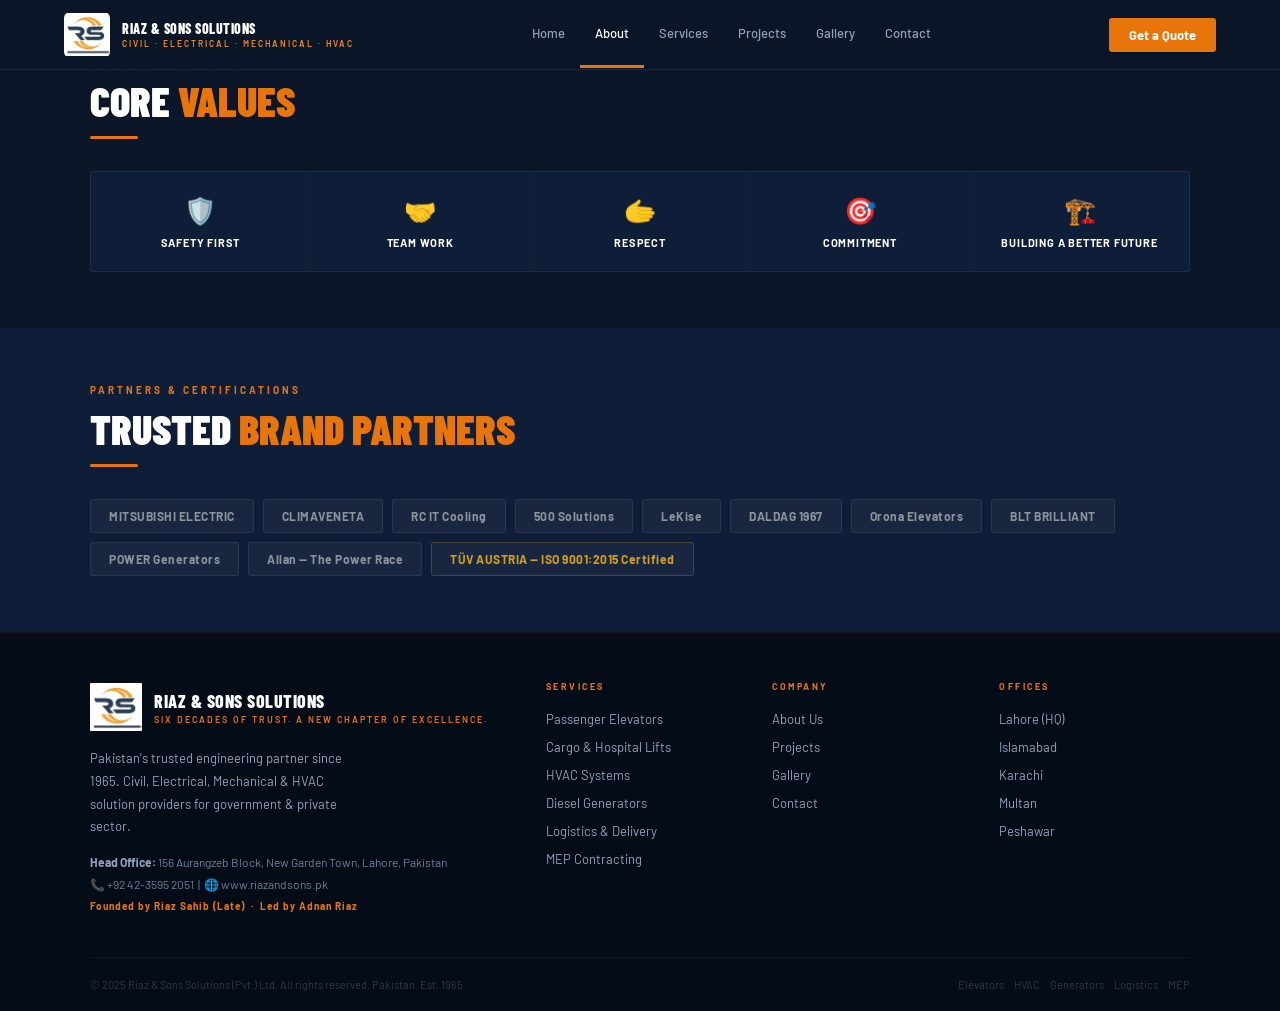
==== commit 01768b77: "Real logo+cover update: about.html" ====
--- a/about.html
+++ b/about.html
@@ -7,14 +7,12 @@
 <meta name="description" content="Riaz & Sons Solutions — Civil, Electrical, Mechanical & HVAC Solution Providers. Pakistan's trusted engineering partner since 1965.">
 <link href="https://fonts.googleapis.com/css2?family=Barlow:wght@400;500;600;700;800;900&family=Barlow+Condensed:wght@600;700;800;900&display=swap" rel="stylesheet">
 <link rel="stylesheet" href="base.css">
+<style>.nav-logo-img{width:46px;height:46px;object-fit:contain;border-radius:6px;flex-shrink:0}</style>
 </head>
 <body>
 <nav>
   <a href="index.html" class="nav-logo">
-    <svg class="rs-logo-svg" viewBox="0 0 46 46" xmlns="http://www.w3.org/2000/svg">
-  <circle cx="23" cy="23" r="23" fill="#E8750A"/>
-  <text x="23" y="31" text-anchor="middle" font-family="Barlow Condensed,sans-serif" font-weight="900" font-size="19" fill="#0B1628" letter-spacing="1">RS</text>
-</svg>
+    <img src="logo.jpeg" alt="Riaz & Sons Solutions Logo" class="nav-logo-img">
     <div class="nav-brand">
       <span class="n1">Riaz &amp; Sons Solutions</span>
       <span class="n2">Civil · Electrical · Mechanical · HVAC</span>
@@ -29,59 +27,6 @@
 <div class="mob-menu" id="mob">
   <a href="index.html">Home</a><a href="about.html" class=active>About</a><a href="services.html">Services</a><a href="projects.html">Projects</a><a href="gallery.html">Gallery</a><a href="contact.html">Contact</a>
   <a href="tel:+924235952051" class="mob-cta">📞 +92 42-3595 2051</a>
-</div>
-
-<div class="page-hero">
-  <div class="page-hero-inner">
-    <div class="breadcrumb"><a href="index.html">Home</a><span class="sep">/</span><span class="cur">About Us</span></div>
-    <h1>Six Decades of <em>Trust</em></h1>
-    <p>Founded in 1965 by the late Riaz Sahib — a legacy of engineering excellence continued by Adnan Riaz.</p>
-  </div>
-</div>
-<div style="padding:64px 5%;background:var(--navy2)">
-  <div style="max-width:1100px;margin:0 auto;display:grid;grid-template-columns:1fr 1fr;gap:60px;align-items:start">
-    <div>
-      <div class="sl">Our Story</div>
-      <h2 class="st">Built on <span class="o">Legacy,</span><br>Driven by Excellence</h2>
-      <div class="sline"></div>
-      <p style="font-size:14.5px;color:var(--tg);line-height:1.8;margin-bottom:14px"><strong style="color:rgba(255,255,255,0.88)">Riaz &amp; Sons Solutions (Pvt.) Ltd</strong> was established in <strong style="color:rgba(255,255,255,0.88)">1965</strong> and has been offering its services in the field of Civil, Electrical, Mechanical &amp; HVAC. In the past 60 years the company has developed a unique portfolio to operate as performance leader to achieve operational excellence.</p>
-      <p style="font-size:14.5px;color:var(--tg);line-height:1.8;margin-bottom:14px">The company has developed industry-leading customer satisfaction and superior financial performance. In line with our growth strategy we have set core values that are shared by each and every associate.</p>
-      <p style="font-size:14.5px;color:var(--tg);line-height:1.8;margin-bottom:24px">Today, under the leadership of <strong style="color:rgba(255,255,255,0.88)">Adnan Riaz</strong>, Riaz &amp; Sons Solutions continues to expand — elevators, escalators, generator supply, HVAC, logistics and MEP contracting — serving government and private sector clients across Pakistan from offices in <strong style="color:rgba(255,255,255,0.88)">Lahore, Islamabad, Karachi, Multan and Peshawar.</strong></p>
-
-      <div class="founder-box">
-        <div class="founder-top">
-          <div class="founder-av">R</div>
-          <div class="founder-info">
-            <h4>Riaz Sahib (Late) ♥</h4>
-            <div class="role">Founder — Riaz &amp; Sons Solutions · Est. 1965</div>
-            <div class="dua">May Allah grant him the highest place in Jannah. آمین</div>
-          </div>
-        </div>
-        <div class="founder-quote">"In the past 60 years, the company he founded has developed a unique portfolio to operate as performance leader — achieving operational excellence, industry-leading customer satisfaction and superior financial performance across Pakistan's engineering sector."</div>
-      </div>
-
-      <div class="owner-card">
-        <div class="owner-av">AR</div>
-        <div class="owner-info">
-          <h4>Adnan Riaz</h4>
-          <div class="or">Owner &amp; Director — Riaz &amp; Sons Solutions (Pvt.) Ltd</div>
-          <p>Son of the founder Riaz Sahib (Late). Leading the next chapter of engineering excellence — elevators, HVAC, generators, logistics and MEP contracting across Pakistan.</p>
-        </div>
-      </div>
-    </div>
-    <div>
-      <img src="https://images.unsplash.com/photo-1504307651254-35680f356dfd?w=700&q=80" style="width:100%;height:300px;object-fit:cover;border-radius:3px;display:block;margin-bottom:28px" alt="Engineering team">
-      <div class="sl">Our Journey</div>
-      <h3 style="font-family:'Barlow Condensed',sans-serif;font-size:24px;font-weight:800;color:#fff;text-transform:uppercase;margin-bottom:20px">Timeline</h3>
-      <div class="timeline">
-        <div class="tl-item"><div class="year">1965</div><h4>Founded by Riaz Sahib</h4><p>Company established — offering Civil, Electrical, Mechanical &amp; HVAC services across Pakistan.</p></div>
-        <div class="tl-item"><div class="year">1975</div><h4>Civil Works Expansion</h4><p>Civil works added as a core service — building design, construction and maintenance.</p></div>
-        <div class="tl-item"><div class="year">1995</div><h4>Generator Division</h4><p>Allam Marine partnership — design, supply, commission and technical consultation in generators.</p></div>
-        <div class="tl-item"><div class="year">2000s</div><h4>200+ Elevator Projects</h4><p>300+ HVAC projects delivered. Established as a premier MEP contractor across Pakistan.</p></div>
-        <div class="tl-item"><div class="year">2024+</div><h4>Riaz &amp; Sons Solutions — New Chapter</h4><p>Under Adnan Riaz — expanding into logistics, export and complete engineering solutions with offices in 5 cities.</p></div>
-      </div>
-    </div>
-  </div>
 </div>
 <!-- VALUES -->
 <div style="background:var(--navy);padding:56px 5%">
@@ -119,7 +64,7 @@
     <div class="ftop">
       <div class="fbrand">
         <div style="display:flex;align-items:center;gap:12px">
-          <svg viewBox="0 0 46 46" width="46" height="46" xmlns="http://www.w3.org/2000/svg"><circle cx="23" cy="23" r="23" fill="#E8750A"/><text x="23" y="31" text-anchor="middle" font-family="Barlow Condensed,sans-serif" font-weight="900" font-size="19" fill="#0B1628" letter-spacing="1">RS</text></svg>
+          <img src="logo.jpeg" alt="RS Logo" style="width:52px;height:52px;object-fit:contain;border-radius:4px">
           <div>
             <div style="font-family:'Barlow Condensed',sans-serif;font-size:18px;font-weight:800;color:#fff;text-transform:uppercase;letter-spacing:0.5px">Riaz &amp; Sons Solutions</div>
             <div style="font-size:9px;color:var(--orange);letter-spacing:2px;font-weight:600;text-transform:uppercase;margin-top:2px">Six Decades of Trust. A New Chapter of Excellence.</div>
--- a/base.css
+++ b/base.css
@@ -1,95 +1,61 @@
 *{margin:0;padding:0;box-sizing:border-box}
 :root{
-  --navy:#0B1628;--navy2:#0F1E38;--navy3:#162540;--navy4:#1C2E4A;
+  --navy:#0B1628;--navy2:#0F1E38;--navy3:#162540;
   --orange:#E8750A;--orange2:#F58B1F;--gold:#D4A017;
   --tg:#8FA3BB;--tg2:#6B8299;
 }
 html{scroll-behavior:smooth}
 body{font-family:'Barlow',sans-serif;background:var(--navy);color:#fff;overflow-x:hidden}
 
-/* NAV */
-nav{position:fixed;top:0;left:0;right:0;z-index:999;background:rgba(11,22,40,0.98);backdrop-filter:blur(12px);border-bottom:1px solid rgba(232,117,10,0.15);display:flex;align-items:center;justify-content:space-between;padding:0 5%;height:68px}
+/* ── REAL RS LOGO SVG ── */
+.rs-logo-svg{width:46px;height:46px;flex-shrink:0}
+
+/* ── NAV ── */
+nav{position:fixed;top:0;left:0;right:0;z-index:999;background:rgba(11,22,40,0.98);backdrop-filter:blur(14px);border-bottom:1px solid rgba(232,117,10,0.15);display:flex;align-items:center;justify-content:space-between;padding:0 5%;height:70px}
 .nav-logo{display:flex;align-items:center;gap:12px;text-decoration:none}
-.rs-circle{width:46px;height:46px;border-radius:50%;background:var(--orange);display:flex;align-items:center;justify-content:center;border:2px solid rgba(255,255,255,0.18);flex-shrink:0}
-.rs-circle span{font-family:'Barlow Condensed',sans-serif;font-weight:900;font-size:18px;color:#fff;letter-spacing:1px}
-.nb .n1{display:block;font-size:14px;font-weight:700;color:#fff;letter-spacing:0.4px}
-.nb .n2{display:block;font-size:9px;color:var(--orange2);letter-spacing:1.8px;font-weight:600;text-transform:uppercase;margin-top:1px}
+.nav-brand .n1{display:block;font-size:14px;font-weight:800;color:#fff;letter-spacing:0.5px;font-family:'Barlow Condensed',sans-serif;text-transform:uppercase}
+.nav-brand .n2{display:block;font-size:8.5px;color:var(--orange2);letter-spacing:2px;font-weight:600;text-transform:uppercase;margin-top:1px}
 .nav-links{display:flex;gap:0;list-style:none}
-.nav-links a{color:var(--tg);text-decoration:none;font-size:13px;font-weight:500;padding:24px 16px;display:block;border-bottom:3px solid transparent;transition:all 0.2s}
+.nav-links a{color:var(--tg);text-decoration:none;font-size:13px;font-weight:500;padding:24px 15px;display:block;border-bottom:3px solid transparent;transition:all 0.2s}
 .nav-links a:hover,.nav-links a.active{color:#fff;border-bottom-color:var(--orange)}
-.nav-cta{background:var(--orange);color:#fff;padding:9px 20px;border-radius:3px;font-size:13px;font-weight:700;text-decoration:none;letter-spacing:0.4px;transition:background 0.2s;white-space:nowrap}
+.nav-cta{background:var(--orange);color:#fff;padding:9px 20px;border-radius:3px;font-size:13px;font-weight:700;text-decoration:none;transition:background 0.2s;white-space:nowrap}
 .nav-cta:hover{background:var(--orange2)}
 .hamburger{display:none;flex-direction:column;gap:5px;cursor:pointer;padding:4px}
-.hamburger span{width:24px;height:2px;background:#fff;border-radius:2px;transition:all 0.3s}
-.mob-menu{display:none;position:fixed;top:68px;left:0;right:0;background:var(--navy2);border-bottom:1px solid rgba(232,117,10,0.15);z-index:998;padding:16px 5%}
-.mob-menu a{display:block;padding:12px 0;font-size:15px;font-weight:600;color:var(--tg);text-decoration:none;border-bottom:1px solid rgba(255,255,255,0.05)}
-.mob-menu a:hover{color:var(--orange)}
+.hamburger span{width:24px;height:2px;background:#fff;border-radius:2px}
+.mob-menu{display:none;position:fixed;top:70px;left:0;right:0;background:var(--navy2);border-bottom:2px solid rgba(232,117,10,0.2);z-index:998;padding:16px 5%}
 .mob-menu.open{display:block}
+.mob-menu a{display:block;padding:13px 0;font-size:15px;font-weight:600;color:var(--tg);text-decoration:none;border-bottom:1px solid rgba(255,255,255,0.05)}
+.mob-menu a:hover,.mob-menu a.active{color:var(--orange)}
+.mob-cta{background:var(--orange);color:#fff !important;padding:12px 16px;border-radius:3px;text-align:center;margin-top:12px;font-weight:700 !important}
 
-/* PAGE HERO */
-.page-hero{padding:120px 5% 60px;background:var(--navy2);border-bottom:1px solid rgba(255,255,255,0.05);position:relative;overflow:hidden}
-.page-hero::before{content:'';position:absolute;inset:0;background-image:linear-gradient(rgba(232,117,10,0.03) 1px,transparent 1px),linear-gradient(90deg,rgba(232,117,10,0.03) 1px,transparent 1px);background-size:55px 55px}
+/* ── PAGE HERO ── */
+.page-hero{padding:118px 5% 58px;background:var(--navy2);border-bottom:1px solid rgba(255,255,255,0.04);position:relative;overflow:hidden}
+.page-hero::before{content:'';position:absolute;inset:0;background-image:linear-gradient(rgba(232,117,10,0.025) 1px,transparent 1px),linear-gradient(90deg,rgba(232,117,10,0.025) 1px,transparent 1px);background-size:55px 55px}
 .page-hero-inner{max-width:1100px;margin:0 auto;position:relative;z-index:1}
-.breadcrumb{display:flex;align-items:center;gap:8px;margin-bottom:14px}
-.breadcrumb a{font-size:12px;color:var(--tg);text-decoration:none}
+.breadcrumb{display:flex;align-items:center;gap:8px;margin-bottom:14px;font-size:12px}
+.breadcrumb a{color:var(--tg);text-decoration:none;transition:color 0.2s}
 .breadcrumb a:hover{color:var(--orange)}
-.breadcrumb span{font-size:12px;color:var(--tg2)}
+.breadcrumb .sep{color:rgba(255,255,255,0.2)}
 .breadcrumb .cur{color:var(--orange);font-weight:600}
 .page-hero h1{font-family:'Barlow Condensed',sans-serif;font-size:clamp(36px,6vw,64px);font-weight:900;text-transform:uppercase;line-height:1}
 .page-hero h1 em{font-style:normal;color:var(--orange)}
-.page-hero p{font-size:16px;color:var(--tg);margin-top:14px;max-width:560px;line-height:1.7}
+.page-hero p{font-size:15px;color:var(--tg);margin-top:12px;max-width:550px;line-height:1.7}
 
-/* CONTENT */
-.content{max-width:1100px;margin:0 auto;padding:70px 5%}
-
-/* UTILS */
+/* ── UTILS ── */
 .sl{font-size:10px;font-weight:700;letter-spacing:3px;color:var(--orange);text-transform:uppercase;margin-bottom:10px}
 .st{font-family:'Barlow Condensed',sans-serif;font-size:clamp(26px,3.5vw,42px);font-weight:900;text-transform:uppercase;color:#fff;line-height:1.05;margin-bottom:12px}
 .st .o{color:var(--orange)}
-.sline{width:48px;height:3px;background:var(--orange);border-radius:2px;margin:14px 0 34px}
-.sd{font-size:15px;color:var(--tg);line-height:1.75}
-.sec{padding:64px 5%;max-width:1100px;margin:0 auto}
-.sec-alt{background:var(--navy2)}
-.sec-wrap{padding:64px 5%}
-.sec-wrap .sec{padding:0}
+.sline{width:48px;height:3px;background:var(--orange);border-radius:2px;margin:14px 0 32px}
+.sd{font-size:15px;color:var(--tg);line-height:1.75;max-width:580px}
 
-/* TICKER */
+/* ── TICKER ── */
 .ticker{background:var(--orange);padding:10px 0;overflow:hidden;white-space:nowrap}
-.ttrack{display:inline-flex;animation:tk 38s linear infinite}
-.ttrack span{font-size:11px;font-weight:700;letter-spacing:2px;text-transform:uppercase;color:rgba(255,255,255,0.9);padding:0 32px}
+.ttrack{display:inline-flex;animation:tk 40s linear infinite}
+.ttrack span{font-size:11px;font-weight:700;letter-spacing:2px;text-transform:uppercase;color:rgba(255,255,255,0.92);padding:0 32px}
 .ttrack span::before{content:"◆  ";opacity:0.5}
 @keyframes tk{from{transform:translateX(0)}to{transform:translateX(-50%)}}
 
-/* FOOTER */
-footer{background:#040C18;padding:44px 5% 22px;border-top:1px solid rgba(232,117,10,0.07)}
-.fi{max-width:1100px;margin:0 auto}
-.ftop{display:grid;grid-template-columns:2fr 1fr 1fr 1fr;gap:36px;margin-bottom:36px}
-.fbrand p{font-size:13px;color:var(--tg);line-height:1.7;margin-top:12px;max-width:270px}
-.fcol h6{font-size:9px;font-weight:700;color:var(--orange);letter-spacing:2.5px;text-transform:uppercase;margin-bottom:14px}
-.fcol ul{list-style:none;display:flex;flex-direction:column;gap:8px}
-.fcol ul a{font-size:13px;color:var(--tg);text-decoration:none;transition:color 0.2s}
-.fcol ul a:hover{color:#fff}
-.fbot{border-top:1px solid rgba(255,255,255,0.04);padding-top:18px;display:flex;justify-content:space-between;align-items:center;flex-wrap:wrap;gap:8px}
-.fbot p{font-size:11px;color:rgba(255,255,255,0.18)}
-
-/* CARDS */
-.grid3{display:grid;grid-template-columns:repeat(3,1fr);gap:14px}
-.grid2{display:grid;grid-template-columns:1fr 1fr;gap:20px}
-.card{background:var(--navy2);border:1px solid rgba(255,255,255,0.06);border-radius:4px;overflow:hidden;transition:border-color 0.2s,transform 0.2s}
-.card:hover{border-color:rgba(232,117,10,0.35);transform:translateY(-3px)}
-.card-img{width:100%;height:180px;object-fit:cover;display:block}
-.card-body{padding:20px}
-.card h3{font-family:'Barlow Condensed',sans-serif;font-size:18px;font-weight:800;color:#fff;text-transform:uppercase;margin-bottom:8px;line-height:1.2}
-.card p{font-size:13px;color:var(--tg);line-height:1.7}
-.badge{display:inline-flex;align-items:center;gap:5px;padding:3px 10px;border-radius:2px;font-size:9px;font-weight:700;letter-spacing:1.5px;text-transform:uppercase;margin-bottom:10px}
-.badge.gov{background:rgba(212,160,23,0.1);border:1px solid rgba(212,160,23,0.25);color:var(--gold)}
-.badge.prv{background:rgba(232,117,10,0.1);border:1px solid rgba(232,117,10,0.25);color:var(--orange)}
-.bd{width:4px;height:4px;background:currentColor;border-radius:50%}
-.card-foot{padding:12px 20px;border-top:1px solid rgba(255,255,255,0.05);display:flex;justify-content:space-between;align-items:center}
-.ptype{font-size:10px;color:var(--tg2)}
-.pyear{font-size:11px;font-weight:700;color:var(--orange)}
-
-/* SVC CARDS */
+/* ── SVC GRID ── */
 .svc-grid{display:grid;grid-template-columns:repeat(3,1fr);gap:1px;background:rgba(255,255,255,0.05);border:1px solid rgba(255,255,255,0.05)}
 .svc{background:var(--navy);padding:32px 26px;transition:background 0.2s;position:relative;cursor:default}
 .svc::after{content:'';position:absolute;bottom:0;left:0;right:0;height:2px;background:var(--orange);transform:scaleX(0);transition:transform 0.3s;transform-origin:left}
@@ -101,44 +67,60 @@
 .svc p{font-size:13px;color:var(--tg);line-height:1.7}
 .svc-tag{display:inline-block;margin-top:12px;font-size:10px;font-weight:700;color:var(--orange);letter-spacing:1.5px;text-transform:uppercase}
 
-/* GALLERY GRID */
+/* ── PROJECT CARDS ── */
+.grid3{display:grid;grid-template-columns:repeat(3,1fr);gap:14px}
+.grid2{display:grid;grid-template-columns:1fr 1fr;gap:20px}
+.pcard{background:var(--navy2);border:1px solid rgba(255,255,255,0.06);border-radius:4px;overflow:hidden;transition:border-color 0.2s,transform 0.2s}
+.pcard:hover{border-color:rgba(232,117,10,0.35);transform:translateY(-3px)}
+.pcard-img{width:100%;height:178px;object-fit:cover;display:block}
+.pcard-body{padding:20px}
+.badge{display:inline-flex;align-items:center;gap:5px;padding:3px 10px;border-radius:2px;font-size:9px;font-weight:700;letter-spacing:1.5px;text-transform:uppercase;margin-bottom:10px}
+.badge.gov{background:rgba(212,160,23,0.1);border:1px solid rgba(212,160,23,0.25);color:var(--gold)}
+.badge.prv{background:rgba(232,117,10,0.1);border:1px solid rgba(232,117,10,0.25);color:var(--orange)}
+.bd{width:4px;height:4px;background:currentColor;border-radius:50%}
+.pcard h3{font-family:'Barlow Condensed',sans-serif;font-size:17px;font-weight:800;color:#fff;text-transform:uppercase;margin-bottom:6px;line-height:1.2}
+.pcard p{font-size:12px;color:var(--tg);line-height:1.6}
+.pcard-foot{padding:11px 20px;border-top:1px solid rgba(255,255,255,0.05);display:flex;justify-content:space-between;align-items:center}
+.ptype{font-size:10px;color:var(--tg2)}
+.pyear{font-size:11px;font-weight:700;color:var(--orange)}
+
+/* ── GALLERY ── */
 .gal-grid{display:grid;grid-template-columns:repeat(3,1fr);gap:8px}
-.gi{overflow:hidden;border-radius:3px;position:relative;height:240px}
-.gi.tall{height:496px}
+.gi{overflow:hidden;border-radius:3px;position:relative}
 .gi img{width:100%;height:100%;object-fit:cover;transition:transform 0.4s;display:block}
 .gi:hover img{transform:scale(1.05)}
 .gi-lbl{position:absolute;bottom:0;left:0;right:0;padding:12px 14px;background:linear-gradient(transparent,rgba(11,22,40,0.9));font-size:11px;font-weight:600;color:#fff}
 
-/* ABOUT SPECIFIC */
-.founder-box{background:var(--navy);border:1px solid rgba(212,160,23,0.2);border-radius:4px;padding:24px;margin-bottom:20px}
+/* ── ABOUT / FOUNDER ── */
+.founder-box{background:var(--navy);border:1px solid rgba(212,160,23,0.2);border-radius:4px;padding:24px;margin-bottom:18px}
 .founder-top{display:flex;align-items:center;gap:14px;margin-bottom:14px;padding-bottom:14px;border-bottom:1px solid rgba(255,255,255,0.06)}
 .founder-av{width:54px;height:54px;border-radius:50%;background:rgba(212,160,23,0.12);border:2px solid var(--gold);display:flex;align-items:center;justify-content:center;font-family:'Barlow Condensed',sans-serif;font-size:20px;font-weight:900;color:var(--gold);flex-shrink:0}
 .founder-info h4{font-size:15px;font-weight:700;color:#fff}
-.founder-info .role{font-size:11px;color:var(--gold);font-weight:700;letter-spacing:0.5px;margin-top:2px}
-.founder-info .dates{font-size:11px;color:var(--tg);margin-top:2px}
+.founder-info .role{font-size:11px;color:var(--gold);font-weight:700;margin-top:2px}
+.founder-info .dua{font-size:11px;color:var(--tg);margin-top:2px}
 .founder-quote{font-size:13.5px;color:var(--tg);line-height:1.75;font-style:italic;border-left:2px solid var(--gold);padding-left:14px}
 .owner-card{background:var(--navy3);border:1px solid rgba(232,117,10,0.18);border-radius:4px;padding:20px;display:flex;align-items:center;gap:14px}
 .owner-av{width:52px;height:52px;border-radius:50%;background:linear-gradient(135deg,var(--orange),var(--orange2));display:flex;align-items:center;justify-content:center;font-family:'Barlow Condensed',sans-serif;font-size:20px;font-weight:900;color:#fff;flex-shrink:0}
 .owner-info h4{font-size:15px;font-weight:700;color:#fff}
-.owner-info .or{font-size:11px;color:var(--orange);font-weight:700;letter-spacing:0.5px;margin-top:2px}
+.owner-info .or{font-size:11px;color:var(--orange);font-weight:700;margin-top:2px}
 .owner-info p{font-size:12.5px;color:var(--tg);margin-top:4px;line-height:1.5}
 .timeline{display:flex;flex-direction:column;gap:0;position:relative;padding-left:28px}
 .timeline::before{content:'';position:absolute;left:7px;top:0;bottom:0;width:2px;background:rgba(232,117,10,0.2)}
-.tl-item{position:relative;padding:0 0 32px 20px}
+.tl-item{position:relative;padding:0 0 28px 20px}
 .tl-item::before{content:'';position:absolute;left:-28px;top:6px;width:14px;height:14px;border-radius:50%;background:var(--navy2);border:2px solid var(--orange)}
 .tl-item .year{font-family:'Barlow Condensed',sans-serif;font-size:22px;font-weight:900;color:var(--orange);line-height:1}
-.tl-item h4{font-size:14px;font-weight:700;color:#fff;margin-top:4px}
-.tl-item p{font-size:13px;color:var(--tg);margin-top:4px;line-height:1.6}
-.values-grid{display:grid;grid-template-columns:repeat(5,1fr);gap:1px;background:rgba(255,255,255,0.05);border:1px solid rgba(255,255,255,0.05);border-radius:3px;overflow:hidden;margin-top:40px}
+.tl-item h4{font-size:14px;font-weight:700;color:#fff;margin-top:3px}
+.tl-item p{font-size:13px;color:var(--tg);margin-top:3px;line-height:1.6}
+.values-grid{display:grid;grid-template-columns:repeat(5,1fr);gap:1px;background:rgba(255,255,255,0.05);border:1px solid rgba(255,255,255,0.05);border-radius:3px;overflow:hidden}
 .val{background:var(--navy2);padding:22px 14px;text-align:center}
 .val-ico{font-size:26px;margin-bottom:10px}
 .val h5{font-size:11px;font-weight:700;color:#fff;text-transform:uppercase;letter-spacing:0.8px}
-.brands-grid{display:flex;flex-wrap:wrap;gap:10px;margin-top:28px}
-.brand-pill{background:rgba(255,255,255,0.04);border:1px solid rgba(255,255,255,0.08);border-radius:3px;padding:9px 18px;font-size:12px;font-weight:700;color:rgba(255,255,255,0.55);letter-spacing:0.5px;transition:all 0.2s}
+.brands-grid{display:flex;flex-wrap:wrap;gap:9px}
+.brand-pill{background:rgba(255,255,255,0.04);border:1px solid rgba(255,255,255,0.08);border-radius:3px;padding:9px 18px;font-size:12px;font-weight:700;color:rgba(255,255,255,0.5);letter-spacing:0.5px;transition:all 0.2s}
 .brand-pill:hover{border-color:rgba(232,117,10,0.35);color:rgba(255,255,255,0.85)}
 .brand-pill.cert{border-color:rgba(212,160,23,0.25);color:var(--gold)}
 
-/* CONTACT */
+/* ── CONTACT ── */
 .con-grid{display:grid;grid-template-columns:1fr 1fr;gap:56px}
 .cinfo{display:flex;flex-direction:column;gap:16px}
 .crow{display:flex;gap:12px;align-items:flex-start}
@@ -147,7 +129,7 @@
 .crow h5{font-size:9px;font-weight:700;color:var(--orange);letter-spacing:2px;text-transform:uppercase;margin-bottom:3px}
 .crow p,.crow a{font-size:14px;color:#fff;font-weight:500;line-height:1.5;text-decoration:none}
 .crow a:hover{color:var(--orange)}
-.socs{display:flex;gap:9px;flex-wrap:wrap;margin-top:22px}
+.socs{display:flex;gap:9px;flex-wrap:wrap}
 .socb{display:flex;align-items:center;gap:7px;background:rgba(255,255,255,0.04);border:1px solid rgba(255,255,255,0.09);padding:9px 14px;border-radius:3px;text-decoration:none;color:var(--tg);font-size:12px;font-weight:600;transition:all 0.2s}
 .socb:hover{border-color:var(--orange);color:var(--orange)}
 .socb svg{width:14px;height:14px;stroke:currentColor;fill:none;stroke-width:2;stroke-linecap:round;stroke-linejoin:round}
@@ -161,19 +143,39 @@
 .cbtn{background:var(--orange);color:#fff;border:none;padding:13px;font-size:14px;font-weight:700;border-radius:3px;cursor:pointer;font-family:'Barlow',sans-serif;width:100%;transition:background 0.2s}
 .cbtn:hover{background:var(--orange2)}
 
-/* RESPONSIVE */
-@media(max-width:900px){
-  .nav-links{display:none}
+/* ── OFFICES BAR ── */
+.offices-bar{background:#040C18;border-top:1px solid rgba(232,117,10,0.1);padding:14px 5%}
+.offices-inner{max-width:1100px;margin:0 auto;display:flex;align-items:center;gap:28px;flex-wrap:wrap}
+.office-tag{font-size:11px;color:var(--tg2);display:flex;align-items:center;gap:6px}
+.office-tag .dot{width:5px;height:5px;background:var(--orange);border-radius:50%;flex-shrink:0}
+.offices-label{font-size:10px;font-weight:700;color:var(--orange);letter-spacing:2px;text-transform:uppercase;margin-right:4px}
+
+/* ── FOOTER ── */
+footer{background:#040C18;padding:48px 5% 0;border-top:1px solid rgba(232,117,10,0.08)}
+.fi{max-width:1100px;margin:0 auto}
+.ftop{display:grid;grid-template-columns:2.2fr 1fr 1fr 1fr;gap:36px;padding-bottom:40px}
+.fbrand p{font-size:13px;color:var(--tg);line-height:1.75;margin-top:14px;max-width:280px}
+.fbrand .addr{font-size:12px;color:var(--tg2);margin-top:14px;line-height:1.8}
+.fbrand .addr strong{color:var(--tg)}
+.fcol h6{font-size:9px;font-weight:700;color:var(--orange);letter-spacing:2.5px;text-transform:uppercase;margin-bottom:16px}
+.fcol ul{list-style:none;display:flex;flex-direction:column;gap:9px}
+.fcol ul a{font-size:13px;color:var(--tg);text-decoration:none;transition:color 0.2s}
+.fcol ul a:hover{color:#fff}
+.fbot{border-top:1px solid rgba(255,255,255,0.04);padding:20px 0;display:flex;justify-content:space-between;align-items:center;flex-wrap:wrap;gap:8px}
+.fbot p{font-size:11px;color:rgba(255,255,255,0.18)}
+
+/* ── RESPONSIVE ── */
+@media(max-width:920px){
+  .nav-links,.nav-cta{display:none}
   .hamburger{display:flex}
   .ftop{grid-template-columns:1fr 1fr}
-  .grid3,.svc-grid{grid-template-columns:1fr 1fr}
+  .svc-grid,.grid3{grid-template-columns:1fr 1fr}
   .gal-grid{grid-template-columns:1fr 1fr}
-  .gi.tall{height:240px}
   .con-grid,.grid2{grid-template-columns:1fr}
   .values-grid{grid-template-columns:repeat(3,1fr)}
 }
 @media(max-width:600px){
-  .grid3,.svc-grid,.gal-grid{grid-template-columns:1fr}
+  .svc-grid,.grid3,.gal-grid{grid-template-columns:1fr}
   .ftop{grid-template-columns:1fr}
   .row2{grid-template-columns:1fr}
   .values-grid{grid-template-columns:repeat(2,1fr)}
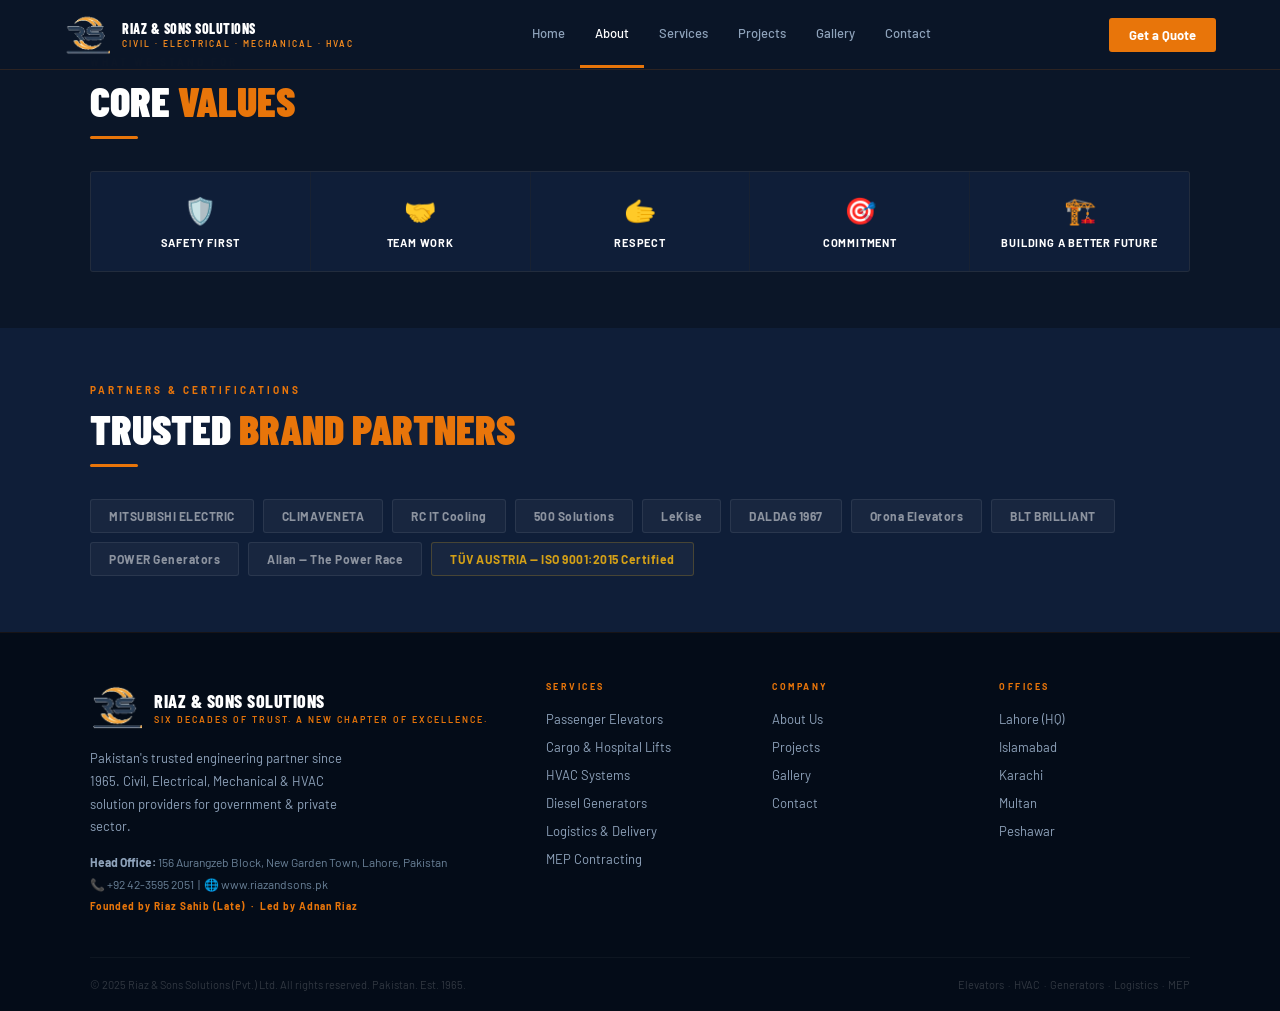
==== commit 0781ccd3: "Real transparent logo: about.html" ====
--- a/about.html
+++ b/about.html
@@ -12,7 +12,7 @@
 <body>
 <nav>
   <a href="index.html" class="nav-logo">
-    <img src="logo.jpeg" alt="Riaz & Sons Solutions Logo" class="nav-logo-img">
+    <img src="logo.png" alt="Riaz & Sons Solutions Logo" class="nav-logo-img">
     <div class="nav-brand">
       <span class="n1">Riaz &amp; Sons Solutions</span>
       <span class="n2">Civil · Electrical · Mechanical · HVAC</span>
@@ -64,7 +64,7 @@
     <div class="ftop">
       <div class="fbrand">
         <div style="display:flex;align-items:center;gap:12px">
-          <img src="logo.jpeg" alt="RS Logo" style="width:52px;height:52px;object-fit:contain;border-radius:4px">
+          <img src="logo.png" alt="RS Logo" style="width:52px;height:52px;object-fit:contain;border-radius:4px">
           <div>
             <div style="font-family:'Barlow Condensed',sans-serif;font-size:18px;font-weight:800;color:#fff;text-transform:uppercase;letter-spacing:0.5px">Riaz &amp; Sons Solutions</div>
             <div style="font-size:9px;color:var(--orange);letter-spacing:2px;font-weight:600;text-transform:uppercase;margin-top:2px">Six Decades of Trust. A New Chapter of Excellence.</div>
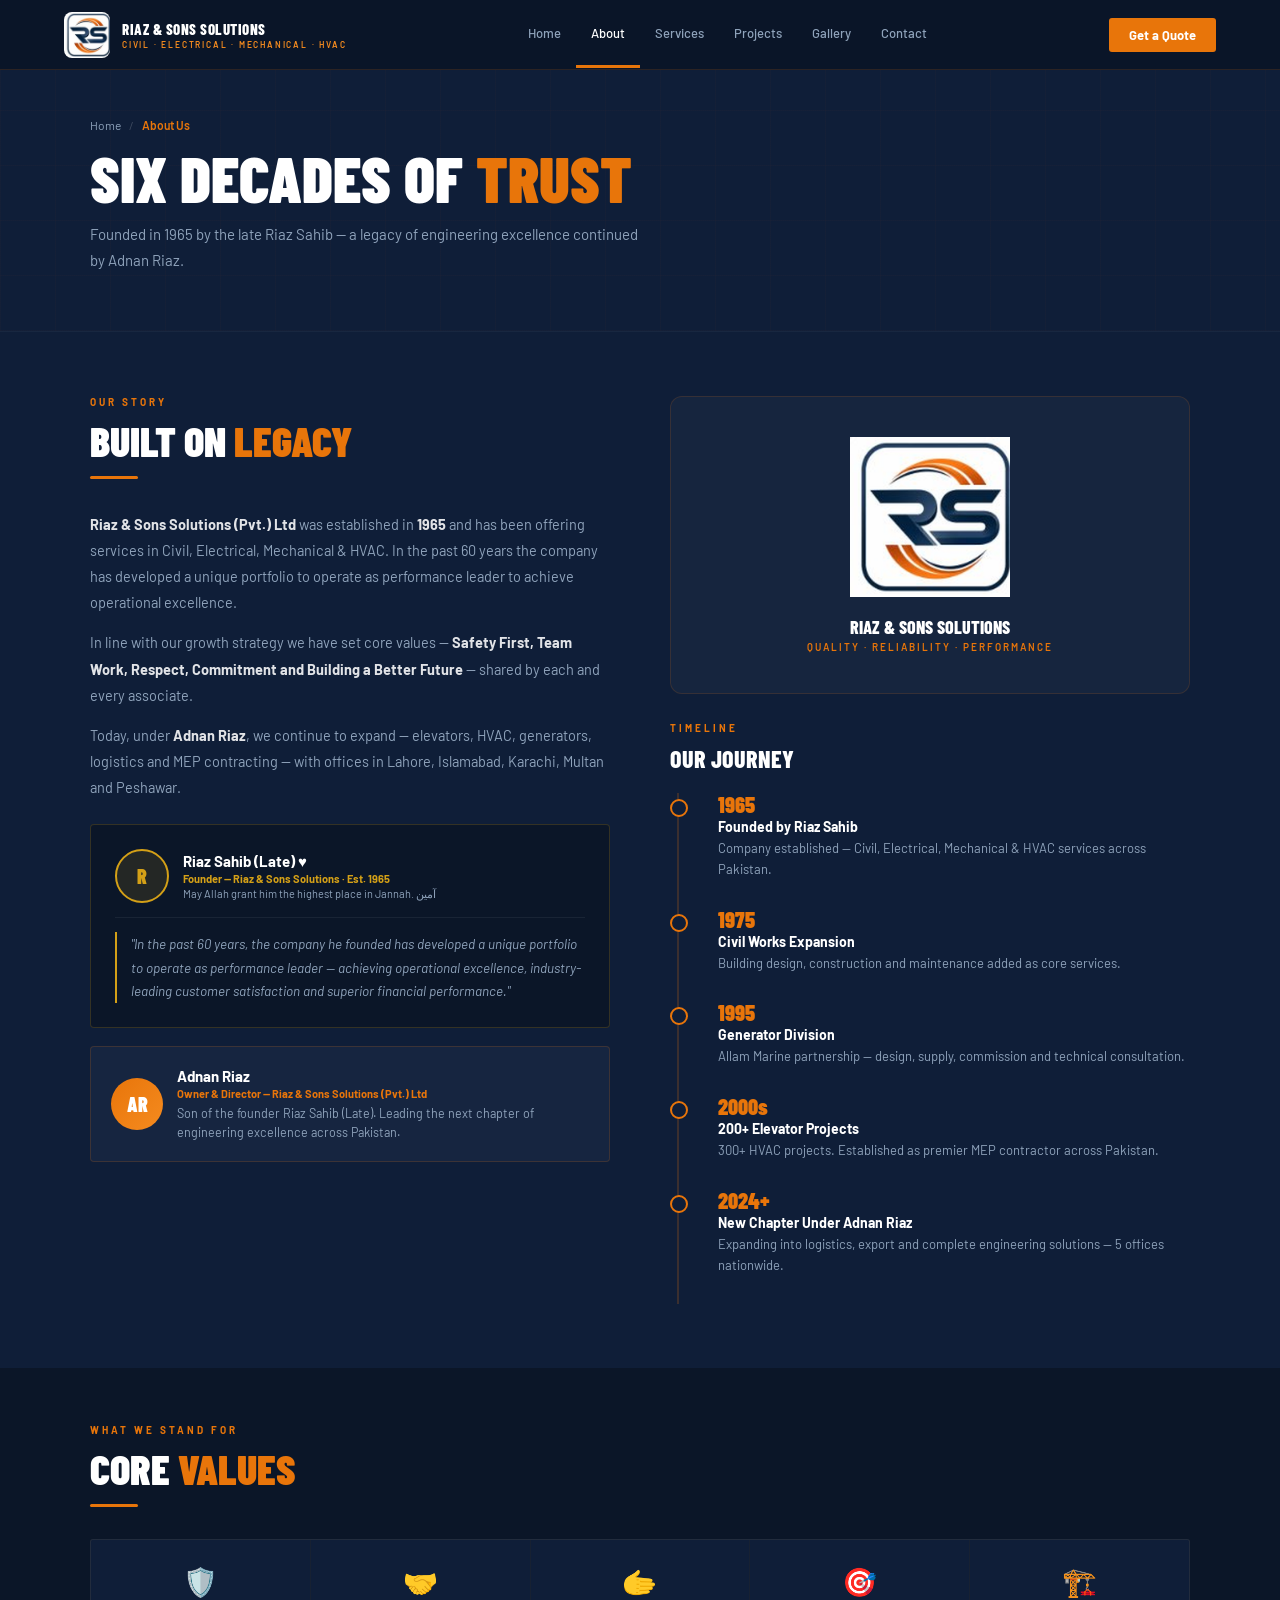
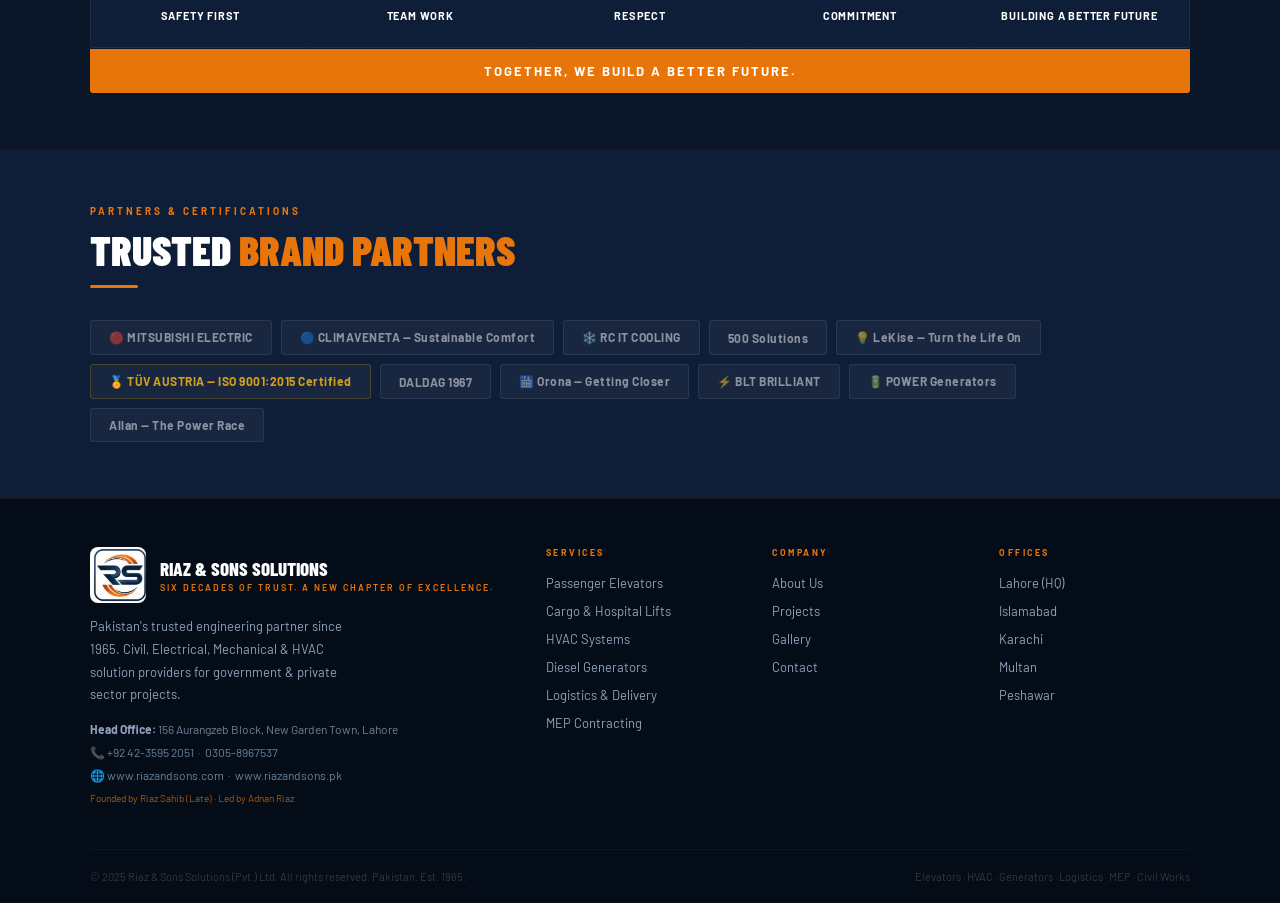
==== commit bf6177e3: "Real logo + full content update: about.html" ====
--- a/about.html
+++ b/about.html
@@ -7,12 +7,11 @@
 <meta name="description" content="Riaz & Sons Solutions — Civil, Electrical, Mechanical & HVAC Solution Providers. Pakistan's trusted engineering partner since 1965.">
 <link href="https://fonts.googleapis.com/css2?family=Barlow:wght@400;500;600;700;800;900&family=Barlow+Condensed:wght@600;700;800;900&display=swap" rel="stylesheet">
 <link rel="stylesheet" href="base.css">
-<style>.nav-logo-img{width:46px;height:46px;object-fit:contain;border-radius:6px;flex-shrink:0}</style>
 </head>
 <body>
 <nav>
   <a href="index.html" class="nav-logo">
-    <img src="logo.png" alt="Riaz & Sons Solutions Logo" class="nav-logo-img">
+    <img src="logo.png" alt="Riaz & Sons Solutions">
     <div class="nav-brand">
       <span class="n1">Riaz &amp; Sons Solutions</span>
       <span class="n2">Civil · Electrical · Mechanical · HVAC</span>
@@ -28,21 +27,88 @@
   <a href="index.html">Home</a><a href="about.html" class=active>About</a><a href="services.html">Services</a><a href="projects.html">Projects</a><a href="gallery.html">Gallery</a><a href="contact.html">Contact</a>
   <a href="tel:+924235952051" class="mob-cta">📞 +92 42-3595 2051</a>
 </div>
-<!-- VALUES -->
+
+<div class="page-hero">
+  <div class="page-hero-inner">
+    <div class="breadcrumb"><a href="index.html">Home</a><span class="sep">/</span><span class="cur">About Us</span></div>
+    <h1>Six Decades of <em>Trust</em></h1>
+    <p>Founded in 1965 by the late Riaz Sahib — a legacy of engineering excellence continued by Adnan Riaz.</p>
+  </div>
+</div>
+
+<div style="padding:64px 5%;background:var(--navy2)">
+  <div style="max-width:1100px;margin:0 auto;display:grid;grid-template-columns:1fr 1fr;gap:60px;align-items:start">
+    <div>
+      <div class="sl">Our Story</div>
+      <h2 class="st">Built on <span class="o">Legacy</span></h2>
+      <div class="sline"></div>
+      <p style="font-size:14.5px;color:var(--tg);line-height:1.8;margin-bottom:14px">
+        <strong style="color:rgba(255,255,255,0.88)">Riaz &amp; Sons Solutions (Pvt.) Ltd</strong> was established in <strong style="color:rgba(255,255,255,0.88)">1965</strong> and has been offering services in Civil, Electrical, Mechanical &amp; HVAC. In the past 60 years the company has developed a unique portfolio to operate as performance leader to achieve operational excellence.
+      </p>
+      <p style="font-size:14.5px;color:var(--tg);line-height:1.8;margin-bottom:14px">
+        In line with our growth strategy we have set core values — <strong style="color:rgba(255,255,255,0.88)">Safety First, Team Work, Respect, Commitment and Building a Better Future</strong> — shared by each and every associate.
+      </p>
+      <p style="font-size:14.5px;color:var(--tg);line-height:1.8;margin-bottom:24px">
+        Today, under <strong style="color:rgba(255,255,255,0.88)">Adnan Riaz</strong>, we continue to expand — elevators, HVAC, generators, logistics and MEP contracting — with offices in Lahore, Islamabad, Karachi, Multan and Peshawar.
+      </p>
+
+      <div class="founder-box">
+        <div class="founder-top">
+          <div class="founder-av">R</div>
+          <div class="founder-info">
+            <h4>Riaz Sahib (Late) ♥</h4>
+            <div class="role">Founder — Riaz &amp; Sons Solutions · Est. 1965</div>
+            <div class="dua">May Allah grant him the highest place in Jannah. آمین</div>
+          </div>
+        </div>
+        <div class="founder-quote">"In the past 60 years, the company he founded has developed a unique portfolio to operate as performance leader — achieving operational excellence, industry-leading customer satisfaction and superior financial performance."</div>
+      </div>
+
+      <div class="owner-card" style="margin-top:14px">
+        <div class="owner-av">AR</div>
+        <div class="owner-info">
+          <h4>Adnan Riaz</h4>
+          <div class="or">Owner &amp; Director — Riaz &amp; Sons Solutions (Pvt.) Ltd</div>
+          <p>Son of the founder Riaz Sahib (Late). Leading the next chapter of engineering excellence across Pakistan.</p>
+        </div>
+      </div>
+    </div>
+    <div>
+      <div style="background:rgba(255,255,255,0.03);border:1px solid rgba(232,117,10,0.15);border-radius:12px;padding:40px;text-align:center;margin-bottom:28px">
+        <img src="logo.png" alt="RS Logo" style="width:160px;height:160px;object-fit:contain;margin-bottom:16px">
+        <div style="font-family:'Barlow Condensed',sans-serif;font-size:18px;font-weight:800;color:#fff;text-transform:uppercase">Riaz &amp; Sons Solutions</div>
+        <div style="font-size:10px;color:var(--orange);letter-spacing:2px;font-weight:600;text-transform:uppercase;margin-top:3px">Quality · Reliability · Performance</div>
+      </div>
+      <div class="sl">Timeline</div>
+      <h3 style="font-family:'Barlow Condensed',sans-serif;font-size:24px;font-weight:800;color:#fff;text-transform:uppercase;margin-bottom:20px">Our Journey</h3>
+      <div class="timeline">
+        <div class="tl-item"><div class="year">1965</div><h4>Founded by Riaz Sahib</h4><p>Company established — Civil, Electrical, Mechanical &amp; HVAC services across Pakistan.</p></div>
+        <div class="tl-item"><div class="year">1975</div><h4>Civil Works Expansion</h4><p>Building design, construction and maintenance added as core services.</p></div>
+        <div class="tl-item"><div class="year">1995</div><h4>Generator Division</h4><p>Allam Marine partnership — design, supply, commission and technical consultation.</p></div>
+        <div class="tl-item"><div class="year">2000s</div><h4>200+ Elevator Projects</h4><p>300+ HVAC projects. Established as premier MEP contractor across Pakistan.</p></div>
+        <div class="tl-item"><div class="year">2024+</div><h4>New Chapter Under Adnan Riaz</h4><p>Expanding into logistics, export and complete engineering solutions — 5 offices nationwide.</p></div>
+      </div>
+    </div>
+  </div>
+</div>
+
+<!-- VALUES — matching screenshot exactly -->
 <div style="background:var(--navy);padding:56px 5%">
   <div style="max-width:1100px;margin:0 auto">
     <div class="sl">What We Stand For</div>
     <h2 class="st">Core <span class="o">Values</span></h2>
     <div class="sline"></div>
     <div class="values-grid">
-      <div class="val"><div class="val-ico">🛡️</div><h5>Safety First</h5></div>
-      <div class="val"><div class="val-ico">🤝</div><h5>Team Work</h5></div>
-      <div class="val"><div class="val-ico">🫱</div><h5>Respect</h5></div>
-      <div class="val"><div class="val-ico">🎯</div><h5>Commitment</h5></div>
-      <div class="val"><div class="val-ico">🏗️</div><h5>Building a Better Future</h5></div>
+      <div class="val"><span class="ico">🛡️</span><h5>Safety First</h5></div>
+      <div class="val"><span class="ico">🤝</span><h5>Team Work</h5></div>
+      <div class="val"><span class="ico">🫱</span><h5>Respect</h5></div>
+      <div class="val"><span class="ico">🎯</span><h5>Commitment</h5></div>
+      <div class="val"><span class="ico">🏗️</span><h5>Building a Better Future</h5></div>
     </div>
+    <div style="background:var(--orange);text-align:center;padding:14px;margin-top:1px;font-size:13px;font-weight:700;color:#fff;letter-spacing:2px;text-transform:uppercase;border-radius:0 0 3px 3px">Together, We Build a Better Future.</div>
   </div>
 </div>
+
 <!-- BRANDS -->
 <div style="background:var(--navy2);padding:56px 5%">
   <div style="max-width:1100px;margin:0 auto">
@@ -50,67 +116,65 @@
     <h2 class="st">Trusted <span class="o">Brand Partners</span></h2>
     <div class="sline"></div>
     <div class="brands-grid">
-      <div class="brand-pill">MITSUBISHI ELECTRIC</div><div class="brand-pill">CLIMAVENETA</div>
-      <div class="brand-pill">RC IT Cooling</div><div class="brand-pill">500 Solutions</div>
-      <div class="brand-pill">LeKise</div><div class="brand-pill">DALDAG 1967</div>
-      <div class="brand-pill">Orona Elevators</div><div class="brand-pill">BLT BRILLIANT</div>
-      <div class="brand-pill">POWER Generators</div><div class="brand-pill">Allan — The Power Race</div>
-      <div class="brand-pill cert">TÜV AUSTRIA — ISO 9001:2015 Certified</div>
+      <div class="brand-pill">🔴 MITSUBISHI ELECTRIC</div>
+      <div class="brand-pill">🔵 CLIMAVENETA — Sustainable Comfort</div>
+      <div class="brand-pill">❄️ RC IT COOLING</div>
+      <div class="brand-pill">500 Solutions</div>
+      <div class="brand-pill">💡 LeKise — Turn the Life On</div>
+      <div class="brand-pill cert">🏅 TÜV AUSTRIA — ISO 9001:2015 Certified</div>
+      <div class="brand-pill">DALDAG 1967</div>
+      <div class="brand-pill">🛗 Orona — Getting Closer</div>
+      <div class="brand-pill">⚡ BLT BRILLIANT</div>
+      <div class="brand-pill">🔋 POWER Generators</div>
+      <div class="brand-pill">Allan — The Power Race</div>
     </div>
   </div>
 </div>
+
 <footer>
   <div class="fi">
     <div class="ftop">
       <div class="fbrand">
-        <div style="display:flex;align-items:center;gap:12px">
-          <img src="logo.png" alt="RS Logo" style="width:52px;height:52px;object-fit:contain;border-radius:4px">
+        <div style="display:flex;align-items:center;gap:14px">
+          <img src="logo.png" alt="RS Logo" style="width:56px;height:56px;object-fit:contain;border-radius:8px">
           <div>
-            <div style="font-family:'Barlow Condensed',sans-serif;font-size:18px;font-weight:800;color:#fff;text-transform:uppercase;letter-spacing:0.5px">Riaz &amp; Sons Solutions</div>
+            <div style="font-family:'Barlow Condensed',sans-serif;font-size:19px;font-weight:800;color:#fff;text-transform:uppercase">Riaz &amp; Sons Solutions</div>
             <div style="font-size:9px;color:var(--orange);letter-spacing:2px;font-weight:600;text-transform:uppercase;margin-top:2px">Six Decades of Trust. A New Chapter of Excellence.</div>
           </div>
         </div>
-        <p>Pakistan's trusted engineering partner since 1965. Civil, Electrical, Mechanical &amp; HVAC solution providers for government &amp; private sector.</p>
+        <p>Pakistan's trusted engineering partner since 1965. Civil, Electrical, Mechanical &amp; HVAC solution providers for government &amp; private sector projects.</p>
         <div class="addr">
-          <strong>Head Office:</strong> 156 Aurangzeb Block, New Garden Town, Lahore, Pakistan<br>
-          📞 +92 42-3595 2051 &nbsp;|&nbsp; 🌐 www.riazandsons.pk<br>
-          <span style="color:var(--orange);font-size:10px;font-weight:700;letter-spacing:1px">Founded by Riaz Sahib (Late) &nbsp;·&nbsp; Led by Adnan Riaz</span>
+          <strong>Head Office:</strong> 156 Aurangzeb Block, New Garden Town, Lahore<br>
+          📞 +92 42-3595 2051 &nbsp;·&nbsp; 0305-8967537<br>
+          🌐 www.riazandsons.com &nbsp;·&nbsp; www.riazandsons.pk<br>
+          <span style="color:rgba(232,117,10,0.7);font-size:10px">Founded by Riaz Sahib (Late) · Led by Adnan Riaz</span>
         </div>
       </div>
-      <div class="fcol">
-        <h6>Services</h6>
-        <ul>
-          <li><a href="services.html">Passenger Elevators</a></li>
-          <li><a href="services.html">Cargo &amp; Hospital Lifts</a></li>
-          <li><a href="services.html">HVAC Systems</a></li>
-          <li><a href="services.html">Diesel Generators</a></li>
-          <li><a href="services.html">Logistics &amp; Delivery</a></li>
-          <li><a href="services.html">MEP Contracting</a></li>
-        </ul>
-      </div>
-      <div class="fcol">
-        <h6>Company</h6>
-        <ul>
-          <li><a href="about.html">About Us</a></li>
-          <li><a href="projects.html">Projects</a></li>
-          <li><a href="gallery.html">Gallery</a></li>
-          <li><a href="contact.html">Contact</a></li>
-        </ul>
-      </div>
-      <div class="fcol">
-        <h6>Offices</h6>
-        <ul>
-          <li><a href="contact.html">Lahore (HQ)</a></li>
-          <li><a href="contact.html">Islamabad</a></li>
-          <li><a href="contact.html">Karachi</a></li>
-          <li><a href="contact.html">Multan</a></li>
-          <li><a href="contact.html">Peshawar</a></li>
-        </ul>
-      </div>
+      <div class="fcol"><h6>Services</h6><ul>
+        <li><a href="services.html">Passenger Elevators</a></li>
+        <li><a href="services.html">Cargo &amp; Hospital Lifts</a></li>
+        <li><a href="services.html">HVAC Systems</a></li>
+        <li><a href="services.html">Diesel Generators</a></li>
+        <li><a href="services.html">Logistics &amp; Delivery</a></li>
+        <li><a href="services.html">MEP Contracting</a></li>
+      </ul></div>
+      <div class="fcol"><h6>Company</h6><ul>
+        <li><a href="about.html">About Us</a></li>
+        <li><a href="projects.html">Projects</a></li>
+        <li><a href="gallery.html">Gallery</a></li>
+        <li><a href="contact.html">Contact</a></li>
+      </ul></div>
+      <div class="fcol"><h6>Offices</h6><ul>
+        <li><a href="contact.html">Lahore (HQ)</a></li>
+        <li><a href="contact.html">Islamabad</a></li>
+        <li><a href="contact.html">Karachi</a></li>
+        <li><a href="contact.html">Multan</a></li>
+        <li><a href="contact.html">Peshawar</a></li>
+      </ul></div>
     </div>
     <div class="fbot">
       <p>&copy; 2025 Riaz &amp; Sons Solutions (Pvt.) Ltd. All rights reserved. Pakistan. Est. 1965.</p>
-      <p>Elevators &nbsp;·&nbsp; HVAC &nbsp;·&nbsp; Generators &nbsp;·&nbsp; Logistics &nbsp;·&nbsp; MEP</p>
+      <p>Elevators · HVAC · Generators · Logistics · MEP · Civil Works</p>
     </div>
   </div>
 </footer>
--- a/base.css
+++ b/base.css
@@ -7,14 +7,12 @@
 html{scroll-behavior:smooth}
 body{font-family:'Barlow',sans-serif;background:var(--navy);color:#fff;overflow-x:hidden}
 
-/* ── REAL RS LOGO SVG ── */
-.rs-logo-svg{width:46px;height:46px;flex-shrink:0}
-
-/* ── NAV ── */
+/* NAV */
 nav{position:fixed;top:0;left:0;right:0;z-index:999;background:rgba(11,22,40,0.98);backdrop-filter:blur(14px);border-bottom:1px solid rgba(232,117,10,0.15);display:flex;align-items:center;justify-content:space-between;padding:0 5%;height:70px}
 .nav-logo{display:flex;align-items:center;gap:12px;text-decoration:none}
-.nav-brand .n1{display:block;font-size:14px;font-weight:800;color:#fff;letter-spacing:0.5px;font-family:'Barlow Condensed',sans-serif;text-transform:uppercase}
-.nav-brand .n2{display:block;font-size:8.5px;color:var(--orange2);letter-spacing:2px;font-weight:600;text-transform:uppercase;margin-top:1px}
+.nav-logo img{width:46px;height:46px;object-fit:contain;border-radius:8px;flex-shrink:0}
+.nav-brand .n1{display:block;font-family:'Barlow Condensed',sans-serif;font-size:15px;font-weight:800;color:#fff;text-transform:uppercase;letter-spacing:0.5px}
+.nav-brand .n2{display:block;font-size:8.5px;color:var(--orange2);letter-spacing:1.8px;font-weight:600;text-transform:uppercase;margin-top:1px}
 .nav-links{display:flex;gap:0;list-style:none}
 .nav-links a{color:var(--tg);text-decoration:none;font-size:13px;font-weight:500;padding:24px 15px;display:block;border-bottom:3px solid transparent;transition:all 0.2s}
 .nav-links a:hover,.nav-links a.active{color:#fff;border-bottom-color:var(--orange)}
@@ -26,50 +24,76 @@
 .mob-menu.open{display:block}
 .mob-menu a{display:block;padding:13px 0;font-size:15px;font-weight:600;color:var(--tg);text-decoration:none;border-bottom:1px solid rgba(255,255,255,0.05)}
 .mob-menu a:hover,.mob-menu a.active{color:var(--orange)}
-.mob-cta{background:var(--orange);color:#fff !important;padding:12px 16px;border-radius:3px;text-align:center;margin-top:12px;font-weight:700 !important}
-
-/* ── PAGE HERO ── */
+.mob-cta{background:var(--orange);color:#fff !important;padding:12px 16px;border-radius:3px;text-align:center;margin-top:12px;font-weight:700 !important;border-bottom:none !important}
+
+/* PAGE HERO */
 .page-hero{padding:118px 5% 58px;background:var(--navy2);border-bottom:1px solid rgba(255,255,255,0.04);position:relative;overflow:hidden}
 .page-hero::before{content:'';position:absolute;inset:0;background-image:linear-gradient(rgba(232,117,10,0.025) 1px,transparent 1px),linear-gradient(90deg,rgba(232,117,10,0.025) 1px,transparent 1px);background-size:55px 55px}
 .page-hero-inner{max-width:1100px;margin:0 auto;position:relative;z-index:1}
 .breadcrumb{display:flex;align-items:center;gap:8px;margin-bottom:14px;font-size:12px}
-.breadcrumb a{color:var(--tg);text-decoration:none;transition:color 0.2s}
+.breadcrumb a{color:var(--tg);text-decoration:none}
 .breadcrumb a:hover{color:var(--orange)}
-.breadcrumb .sep{color:rgba(255,255,255,0.2)}
-.breadcrumb .cur{color:var(--orange);font-weight:600}
+.sep{color:rgba(255,255,255,0.2)}
+.cur{color:var(--orange);font-weight:600}
 .page-hero h1{font-family:'Barlow Condensed',sans-serif;font-size:clamp(36px,6vw,64px);font-weight:900;text-transform:uppercase;line-height:1}
 .page-hero h1 em{font-style:normal;color:var(--orange)}
 .page-hero p{font-size:15px;color:var(--tg);margin-top:12px;max-width:550px;line-height:1.7}
 
-/* ── UTILS ── */
+/* UTILS */
+.si{max-width:1100px;margin:0 auto}
 .sl{font-size:10px;font-weight:700;letter-spacing:3px;color:var(--orange);text-transform:uppercase;margin-bottom:10px}
 .st{font-family:'Barlow Condensed',sans-serif;font-size:clamp(26px,3.5vw,42px);font-weight:900;text-transform:uppercase;color:#fff;line-height:1.05;margin-bottom:12px}
 .st .o{color:var(--orange)}
 .sline{width:48px;height:3px;background:var(--orange);border-radius:2px;margin:14px 0 32px}
 .sd{font-size:15px;color:var(--tg);line-height:1.75;max-width:580px}
 
-/* ── TICKER ── */
+/* TICKER */
 .ticker{background:var(--orange);padding:10px 0;overflow:hidden;white-space:nowrap}
 .ttrack{display:inline-flex;animation:tk 40s linear infinite}
 .ttrack span{font-size:11px;font-weight:700;letter-spacing:2px;text-transform:uppercase;color:rgba(255,255,255,0.92);padding:0 32px}
 .ttrack span::before{content:"◆  ";opacity:0.5}
 @keyframes tk{from{transform:translateX(0)}to{transform:translateX(-50%)}}
 
-/* ── SVC GRID ── */
+/* SVC GRID */
 .svc-grid{display:grid;grid-template-columns:repeat(3,1fr);gap:1px;background:rgba(255,255,255,0.05);border:1px solid rgba(255,255,255,0.05)}
 .svc{background:var(--navy);padding:32px 26px;transition:background 0.2s;position:relative;cursor:default}
 .svc::after{content:'';position:absolute;bottom:0;left:0;right:0;height:2px;background:var(--orange);transform:scaleX(0);transition:transform 0.3s;transform-origin:left}
 .svc:hover::after{transform:scaleX(1)}
 .svc:hover{background:var(--navy3)}
-.svc-ico{width:48px;height:48px;background:rgba(232,117,10,0.1);border:1px solid rgba(232,117,10,0.2);border-radius:5px;display:flex;align-items:center;justify-content:center;margin-bottom:16px}
-.svc-ico svg{width:22px;height:22px;stroke:var(--orange);fill:none;stroke-width:1.8;stroke-linecap:round;stroke-linejoin:round}
-.svc h3{font-family:'Barlow Condensed',sans-serif;font-size:19px;font-weight:800;color:#fff;text-transform:uppercase;margin-bottom:8px}
+.svc-ico{width:52px;height:52px;background:rgba(232,117,10,0.1);border:1px solid rgba(232,117,10,0.2);border-radius:8px;display:flex;align-items:center;justify-content:center;margin-bottom:18px;font-size:24px}
+.svc h3{font-family:'Barlow Condensed',sans-serif;font-size:20px;font-weight:800;color:#fff;text-transform:uppercase;margin-bottom:8px}
 .svc p{font-size:13px;color:var(--tg);line-height:1.7}
 .svc-tag{display:inline-block;margin-top:12px;font-size:10px;font-weight:700;color:var(--orange);letter-spacing:1.5px;text-transform:uppercase}
 
-/* ── PROJECT CARDS ── */
+/* HVAC ICONS */
+.hvac-grid{display:grid;grid-template-columns:repeat(7,1fr);gap:10px;margin-top:28px}
+.hvac-item{background:var(--navy);border:1px solid rgba(255,255,255,0.07);border-radius:6px;padding:18px 8px;text-align:center;transition:border-color 0.2s}
+.hvac-item:hover{border-color:rgba(232,117,10,0.4)}
+.hvac-item .icon{font-size:26px;margin-bottom:8px;display:block}
+.hvac-item span{font-size:9px;font-weight:700;color:var(--tg);text-transform:uppercase;letter-spacing:0.8px;line-height:1.4;display:block}
+
+/* GENERATOR SECTION */
+.gen-section{background:var(--navy2);padding:64px 5%}
+.gen-inner{max-width:1100px;margin:0 auto}
+.gen-features{display:grid;grid-template-columns:repeat(5,1fr);gap:1px;background:rgba(255,255,255,0.05);border:1px solid rgba(255,255,255,0.05);margin:32px 0}
+.gen-feat{background:var(--navy2);padding:22px 16px;display:flex;align-items:center;gap:12px}
+.gen-feat .ico{font-size:22px;flex-shrink:0}
+.gen-feat div h5{font-size:11px;font-weight:700;color:#fff;text-transform:uppercase;letter-spacing:0.5px}
+.gen-feat div p{font-size:10px;color:var(--tg);margin-top:2px}
+.gen-cta-bar{background:var(--navy3);border:1px solid rgba(232,117,10,0.2);border-radius:4px;padding:24px 32px;display:grid;grid-template-columns:1fr 1fr 1fr;gap:20px;align-items:center}
+.gen-cta-left{border-right:1px solid rgba(255,255,255,0.08);padding-right:20px}
+.gen-cta-left .tag{font-size:10px;font-weight:700;color:var(--orange);letter-spacing:2px;text-transform:uppercase;margin-bottom:4px}
+.gen-cta-left h3{font-family:'Barlow Condensed',sans-serif;font-size:26px;font-weight:900;color:#fff;text-transform:uppercase;line-height:1.1}
+.gen-cta-mid{text-align:center;border-right:1px solid rgba(255,255,255,0.08);padding:0 20px}
+.gen-cta-mid .for{font-size:10px;font-weight:700;color:var(--tg);letter-spacing:2px;text-transform:uppercase;margin-bottom:6px}
+.gen-cta-mid .phone{font-family:'Barlow Condensed',sans-serif;font-size:28px;font-weight:900;color:var(--orange);text-decoration:none;display:block}
+.gen-cta-mid .web{font-size:12px;color:var(--tg);margin-top:4px}
+.gen-cta-right .tag{font-size:9px;font-weight:700;color:var(--tg);letter-spacing:2px;text-transform:uppercase;margin-bottom:4px}
+.gen-cta-right h4{font-family:'Barlow Condensed',sans-serif;font-size:22px;font-weight:900;color:#fff;text-transform:uppercase;line-height:1.1}
+.gen-cta-right .sub{font-size:10px;color:var(--orange);font-weight:700;letter-spacing:1px;text-transform:uppercase;margin-top:4px}
+
+/* PROJECT CARDS */
 .grid3{display:grid;grid-template-columns:repeat(3,1fr);gap:14px}
-.grid2{display:grid;grid-template-columns:1fr 1fr;gap:20px}
 .pcard{background:var(--navy2);border:1px solid rgba(255,255,255,0.06);border-radius:4px;overflow:hidden;transition:border-color 0.2s,transform 0.2s}
 .pcard:hover{border-color:rgba(232,117,10,0.35);transform:translateY(-3px)}
 .pcard-img{width:100%;height:178px;object-fit:cover;display:block}
@@ -84,14 +108,14 @@
 .ptype{font-size:10px;color:var(--tg2)}
 .pyear{font-size:11px;font-weight:700;color:var(--orange)}
 
-/* ── GALLERY ── */
+/* GALLERY */
 .gal-grid{display:grid;grid-template-columns:repeat(3,1fr);gap:8px}
 .gi{overflow:hidden;border-radius:3px;position:relative}
 .gi img{width:100%;height:100%;object-fit:cover;transition:transform 0.4s;display:block}
 .gi:hover img{transform:scale(1.05)}
 .gi-lbl{position:absolute;bottom:0;left:0;right:0;padding:12px 14px;background:linear-gradient(transparent,rgba(11,22,40,0.9));font-size:11px;font-weight:600;color:#fff}
 
-/* ── ABOUT / FOUNDER ── */
+/* ABOUT */
 .founder-box{background:var(--navy);border:1px solid rgba(212,160,23,0.2);border-radius:4px;padding:24px;margin-bottom:18px}
 .founder-top{display:flex;align-items:center;gap:14px;margin-bottom:14px;padding-bottom:14px;border-bottom:1px solid rgba(255,255,255,0.06)}
 .founder-av{width:54px;height:54px;border-radius:50%;background:rgba(212,160,23,0.12);border:2px solid var(--gold);display:flex;align-items:center;justify-content:center;font-family:'Barlow Condensed',sans-serif;font-size:20px;font-weight:900;color:var(--gold);flex-shrink:0}
@@ -104,35 +128,37 @@
 .owner-info h4{font-size:15px;font-weight:700;color:#fff}
 .owner-info .or{font-size:11px;color:var(--orange);font-weight:700;margin-top:2px}
 .owner-info p{font-size:12.5px;color:var(--tg);margin-top:4px;line-height:1.5}
-.timeline{display:flex;flex-direction:column;gap:0;position:relative;padding-left:28px}
+.timeline{display:flex;flex-direction:column;position:relative;padding-left:28px}
 .timeline::before{content:'';position:absolute;left:7px;top:0;bottom:0;width:2px;background:rgba(232,117,10,0.2)}
 .tl-item{position:relative;padding:0 0 28px 20px}
 .tl-item::before{content:'';position:absolute;left:-28px;top:6px;width:14px;height:14px;border-radius:50%;background:var(--navy2);border:2px solid var(--orange)}
 .tl-item .year{font-family:'Barlow Condensed',sans-serif;font-size:22px;font-weight:900;color:var(--orange);line-height:1}
 .tl-item h4{font-size:14px;font-weight:700;color:#fff;margin-top:3px}
 .tl-item p{font-size:13px;color:var(--tg);margin-top:3px;line-height:1.6}
+
+/* VALUES */
 .values-grid{display:grid;grid-template-columns:repeat(5,1fr);gap:1px;background:rgba(255,255,255,0.05);border:1px solid rgba(255,255,255,0.05);border-radius:3px;overflow:hidden}
-.val{background:var(--navy2);padding:22px 14px;text-align:center}
-.val-ico{font-size:26px;margin-bottom:10px}
-.val h5{font-size:11px;font-weight:700;color:#fff;text-transform:uppercase;letter-spacing:0.8px}
+.val{background:var(--navy2);padding:24px 14px;text-align:center}
+.val .ico{font-size:28px;margin-bottom:10px;display:block}
+.val h5{font-size:11px;font-weight:700;color:#fff;text-transform:uppercase;letter-spacing:0.8px;line-height:1.3}
+
+/* BRANDS */
 .brands-grid{display:flex;flex-wrap:wrap;gap:9px}
-.brand-pill{background:rgba(255,255,255,0.04);border:1px solid rgba(255,255,255,0.08);border-radius:3px;padding:9px 18px;font-size:12px;font-weight:700;color:rgba(255,255,255,0.5);letter-spacing:0.5px;transition:all 0.2s}
+.brand-pill{background:rgba(255,255,255,0.04);border:1px solid rgba(255,255,255,0.08);border-radius:3px;padding:9px 18px;font-size:12px;font-weight:700;color:rgba(255,255,255,0.5);letter-spacing:0.5px;transition:all 0.2s;display:flex;align-items:center;gap:6px}
 .brand-pill:hover{border-color:rgba(232,117,10,0.35);color:rgba(255,255,255,0.85)}
 .brand-pill.cert{border-color:rgba(212,160,23,0.25);color:var(--gold)}
 
-/* ── CONTACT ── */
+/* CONTACT */
 .con-grid{display:grid;grid-template-columns:1fr 1fr;gap:56px}
 .cinfo{display:flex;flex-direction:column;gap:16px}
 .crow{display:flex;gap:12px;align-items:flex-start}
-.cico{width:40px;height:40px;background:rgba(232,117,10,0.1);border:1px solid rgba(232,117,10,0.2);border-radius:4px;display:flex;align-items:center;justify-content:center;flex-shrink:0}
-.cico svg{width:17px;height:17px;stroke:var(--orange);fill:none;stroke-width:2;stroke-linecap:round;stroke-linejoin:round}
+.cico{width:40px;height:40px;background:rgba(232,117,10,0.1);border:1px solid rgba(232,117,10,0.2);border-radius:4px;display:flex;align-items:center;justify-content:center;flex-shrink:0;font-size:18px}
 .crow h5{font-size:9px;font-weight:700;color:var(--orange);letter-spacing:2px;text-transform:uppercase;margin-bottom:3px}
 .crow p,.crow a{font-size:14px;color:#fff;font-weight:500;line-height:1.5;text-decoration:none}
 .crow a:hover{color:var(--orange)}
 .socs{display:flex;gap:9px;flex-wrap:wrap}
 .socb{display:flex;align-items:center;gap:7px;background:rgba(255,255,255,0.04);border:1px solid rgba(255,255,255,0.09);padding:9px 14px;border-radius:3px;text-decoration:none;color:var(--tg);font-size:12px;font-weight:600;transition:all 0.2s}
 .socb:hover{border-color:var(--orange);color:var(--orange)}
-.socb svg{width:14px;height:14px;stroke:currentColor;fill:none;stroke-width:2;stroke-linecap:round;stroke-linejoin:round}
 .cform{display:flex;flex-direction:column;gap:11px}
 .row2{display:grid;grid-template-columns:1fr 1fr;gap:11px}
 .cform input,.cform select,.cform textarea{background:rgba(255,255,255,0.03);border:1px solid rgba(255,255,255,0.09);border-radius:3px;padding:11px 13px;font-size:13px;color:#fff;font-family:'Barlow',sans-serif;width:100%;outline:none;transition:border-color 0.2s}
@@ -140,43 +166,49 @@
 .cform input:focus,.cform textarea:focus,.cform select:focus{border-color:var(--orange)}
 .cform select option{background:var(--navy2);color:#fff}
 .cform textarea{resize:vertical;min-height:100px}
-.cbtn{background:var(--orange);color:#fff;border:none;padding:13px;font-size:14px;font-weight:700;border-radius:3px;cursor:pointer;font-family:'Barlow',sans-serif;width:100%;transition:background 0.2s}
+.cbtn{background:var(--orange);color:#fff;border:none;padding:14px;font-size:14px;font-weight:700;border-radius:3px;cursor:pointer;font-family:'Barlow',sans-serif;width:100%;transition:background 0.2s;letter-spacing:0.5px}
 .cbtn:hover{background:var(--orange2)}
 
-/* ── OFFICES BAR ── */
+/* OFFICES BAR */
 .offices-bar{background:#040C18;border-top:1px solid rgba(232,117,10,0.1);padding:14px 5%}
-.offices-inner{max-width:1100px;margin:0 auto;display:flex;align-items:center;gap:28px;flex-wrap:wrap}
+.offices-inner{max-width:1100px;margin:0 auto;display:flex;align-items:center;gap:24px;flex-wrap:wrap}
 .office-tag{font-size:11px;color:var(--tg2);display:flex;align-items:center;gap:6px}
-.office-tag .dot{width:5px;height:5px;background:var(--orange);border-radius:50%;flex-shrink:0}
-.offices-label{font-size:10px;font-weight:700;color:var(--orange);letter-spacing:2px;text-transform:uppercase;margin-right:4px}
-
-/* ── FOOTER ── */
+.office-dot{width:5px;height:5px;background:var(--orange);border-radius:50%;flex-shrink:0}
+.offices-label{font-size:10px;font-weight:700;color:var(--orange);letter-spacing:2px;text-transform:uppercase}
+
+/* FOOTER */
 footer{background:#040C18;padding:48px 5% 0;border-top:1px solid rgba(232,117,10,0.08)}
 .fi{max-width:1100px;margin:0 auto}
 .ftop{display:grid;grid-template-columns:2.2fr 1fr 1fr 1fr;gap:36px;padding-bottom:40px}
-.fbrand p{font-size:13px;color:var(--tg);line-height:1.75;margin-top:14px;max-width:280px}
-.fbrand .addr{font-size:12px;color:var(--tg2);margin-top:14px;line-height:1.8}
+.fbrand p{font-size:13px;color:var(--tg);line-height:1.75;margin-top:12px;max-width:280px}
+.fbrand .addr{font-size:12px;color:var(--tg2);margin-top:12px;line-height:1.9}
 .fbrand .addr strong{color:var(--tg)}
-.fcol h6{font-size:9px;font-weight:700;color:var(--orange);letter-spacing:2.5px;text-transform:uppercase;margin-bottom:16px}
+.fcol h6{font-size:9px;font-weight:700;color:var(--orange);letter-spacing:2.5px;text-transform:uppercase;margin-bottom:14px}
 .fcol ul{list-style:none;display:flex;flex-direction:column;gap:9px}
 .fcol ul a{font-size:13px;color:var(--tg);text-decoration:none;transition:color 0.2s}
 .fcol ul a:hover{color:#fff}
 .fbot{border-top:1px solid rgba(255,255,255,0.04);padding:20px 0;display:flex;justify-content:space-between;align-items:center;flex-wrap:wrap;gap:8px}
 .fbot p{font-size:11px;color:rgba(255,255,255,0.18)}
 
-/* ── RESPONSIVE ── */
+/* RESPONSIVE */
 @media(max-width:920px){
   .nav-links,.nav-cta{display:none}
   .hamburger{display:flex}
   .ftop{grid-template-columns:1fr 1fr}
   .svc-grid,.grid3{grid-template-columns:1fr 1fr}
   .gal-grid{grid-template-columns:1fr 1fr}
-  .con-grid,.grid2{grid-template-columns:1fr}
+  .con-grid{grid-template-columns:1fr}
   .values-grid{grid-template-columns:repeat(3,1fr)}
+  .hvac-grid{grid-template-columns:repeat(4,1fr)}
+  .gen-features{grid-template-columns:repeat(3,1fr)}
+  .gen-cta-bar{grid-template-columns:1fr}
+  .gen-cta-left,.gen-cta-mid{border-right:none;border-bottom:1px solid rgba(255,255,255,0.08);padding-bottom:16px}
 }
 @media(max-width:600px){
   .svc-grid,.grid3,.gal-grid{grid-template-columns:1fr}
   .ftop{grid-template-columns:1fr}
   .row2{grid-template-columns:1fr}
   .values-grid{grid-template-columns:repeat(2,1fr)}
+  .hvac-grid{grid-template-columns:repeat(3,1fr)}
+  .gen-features{grid-template-columns:1fr 1fr}
 }
